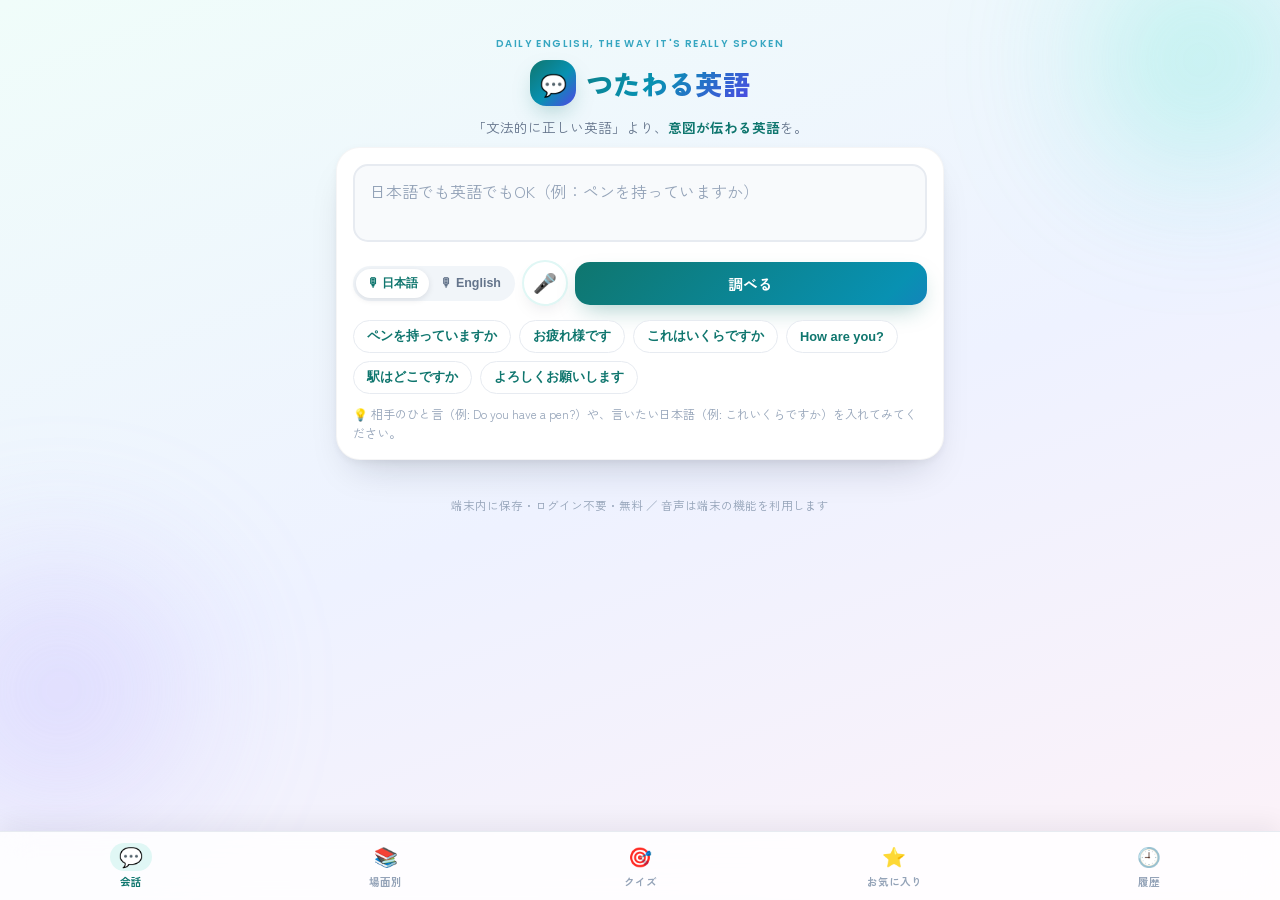
==== english/index.html @ 8652ebe1 "つたわる英語: UIを全面的にリニューアルしておしゃれに - Google Fonts（Zen Kaku Gothic New / Poppins）を導入しタイポグラフィを刷新 - ロゴをグラデーショ" ====
<!DOCTYPE html>
<html lang="ja">
<head>
<meta charset="UTF-8">
<meta name="viewport" content="width=device-width, initial-scale=1.0, viewport-fit=cover">
<meta name="theme-color" content="#0e7490">
<meta name="description" content="意図が伝わる英語を学ぶ日常英会話アプリ。学校式の返答と、実際に伝わる返答の2つを比べて学べます。音声入力・発音再生・復習クイズ対応。端末内保存・ログイン不要・無料。">
<title>つたわる英語 - 意図が伝わる日常英会話</title>
<link rel="preconnect" href="https://fonts.googleapis.com">
<link rel="preconnect" href="https://fonts.gstatic.com" crossorigin>
<link href="https://fonts.googleapis.com/css2?family=Zen+Kaku+Gothic+New:wght@400;500;700;900&family=Poppins:wght@500;600;700;800&display=swap" rel="stylesheet">
<style>
  :root{
    --bg1:#f0fdfa; --bg2:#eef2ff; --bg3:#fdf2f8;
    --ink:#0f172a; --sub:#64748b; --sub2:#94a3b8; --line:#e7ebf1;
    --brand:#0f766e; --brand2:#4f46e5; --brand3:#0891b2;
    --brand-grad:linear-gradient(135deg,#0f766e,#0891b2 55%,#4f46e5);
    --brand-soft:#e0f7f5; --brand-soft2:#eef0ff;
    --school:#b45309; --school-line:#f5c66b; --school-soft:#fef6e2; --school-soft2:#fdecc4;
    --natural:#047857; --natural-line:#7fe0b7; --natural-soft:#e7fbf2; --natural-soft2:#c9f5e0;
    --card:#ffffff;
    --shadow:0 20px 40px -18px rgba(15,23,42,.22), 0 3px 10px rgba(15,23,42,.05);
    --shadow-sm:0 8px 20px -10px rgba(15,23,42,.18);
    --glow-brand:0 10px 24px -8px rgba(15,118,110,.4);
    --radius:24px; --radius-sm:15px; --radius-xs:11px;
    --font-jp:'Zen Kaku Gothic New','Hiragino Kaku Gothic ProN','Yu Gothic',Meiryo,sans-serif;
    --font-en:'Poppins','Zen Kaku Gothic New',sans-serif;
  }
  *{box-sizing:border-box; -webkit-tap-highlight-color:transparent;}
  html,body{margin:0; padding:0;}
  body{
    font-family:var(--font-jp);
    -webkit-font-smoothing:antialiased; text-rendering:optimizeLegibility;
    color:var(--ink);
    background:linear-gradient(160deg,var(--bg1),var(--bg2) 52%,var(--bg3));
    background-attachment:fixed;
    position:relative; overflow-x:hidden;
    min-height:100vh;
    padding-bottom:calc(90px + env(safe-area-inset-bottom));
    line-height:1.65;
  }
  /* ふんわりした装飾ブロブ（背景の奥行き） */
  body::before,body::after{
    content:""; position:fixed; border-radius:50%; filter:blur(70px);
    z-index:0; pointer-events:none; opacity:.55;
  }
  body::before{ width:300px; height:300px; top:-90px; right:-70px; background:radial-gradient(circle,#5eead4,transparent 72%); }
  body::after{ width:340px; height:340px; bottom:40px; left:-110px; background:radial-gradient(circle,#c4b5fd,transparent 72%); }
  .wrap{max-width:640px; margin:0 auto; padding:18px 16px; position:relative; z-index:1;}

  header.app{ text-align:center; padding:18px 12px 8px; }
  header.app .eyebrow{
    font-family:var(--font-en); font-size:.62rem; font-weight:600; letter-spacing:.14em;
    text-transform:uppercase; color:var(--brand3); opacity:.8; margin-bottom:8px;
  }
  header.app .logo{
    display:inline-flex; align-items:center; gap:10px;
    font-family:var(--font-jp); font-size:1.7rem; font-weight:900;
    letter-spacing:.01em;
    background:var(--brand-grad); -webkit-background-clip:text; background-clip:text; color:transparent;
  }
  header.app .logo .mark{
    width:46px;height:46px;border-radius:16px;
    background:var(--brand-grad);
    color:#fff; display:grid; place-items:center; font-size:1.35rem;
    box-shadow:var(--glow-brand);
    -webkit-text-fill-color:#fff;
  }
  header.app p.tag{margin:10px 0 0; color:var(--sub); font-size:.85rem;}
  header.app p.tag b{color:var(--brand); font-weight:700;}

  /* ==== パネル切替 ==== */
  .panel{display:none; animation:fade .3s cubic-bezier(.2,.7,.3,1);}
  .panel.active{display:block;}
  @keyframes fade{from{opacity:0; transform:translateY(10px);}to{opacity:1; transform:none;}}

  /* ==== 入力エリア ==== */
  .searchbox{
    background:var(--card); border-radius:var(--radius); box-shadow:var(--shadow);
    padding:16px; margin-bottom:16px; border:1px solid rgba(15,23,42,.04);
  }
  .searchbox textarea{
    width:100%; border:2px solid var(--line); border-radius:var(--radius-sm);
    padding:13px 15px; font-size:1rem; resize:none; font-family:inherit;
    color:var(--ink); background:#f8fafc; min-height:58px;
    transition:border-color .2s, box-shadow .2s, background .2s;
  }
  .searchbox textarea::placeholder{ color:var(--sub2); }
  .searchbox textarea:focus{
    outline:none; border-color:var(--brand3); background:#fff;
    box-shadow:0 0 0 4px rgba(8,145,178,.12);
  }
  .controls{display:flex; gap:7px; align-items:center; margin-top:12px; flex-wrap:wrap;}
  .seg{display:inline-flex; background:#f1f5f9; border-radius:999px; padding:3px;}
  .seg button{
    border:none; background:transparent; padding:6px 11px; border-radius:999px;
    font-size:.78rem; color:var(--sub); cursor:pointer; font-weight:600; transition:.2s; white-space:nowrap;
  }
  .seg button.on{background:#fff; color:var(--brand); box-shadow:0 2px 6px rgba(15,23,42,.1);}
  .btn{
    border:none; cursor:pointer; font-family:inherit; font-weight:700; white-space:nowrap;
    border-radius:var(--radius-sm); padding:11px 14px; font-size:.92rem;
    transition:transform .12s ease, box-shadow .2s ease, filter .2s ease;
  }
  .btn:active{transform:scale(.96);}
  .btn-primary{
    background:var(--brand-grad); background-size:160% 160%; color:#fff;
    box-shadow:var(--glow-brand); flex:1;
  }
  .btn-primary:active{ filter:brightness(.96); }
  .btn-mic{
    background:#fff; color:var(--brand); border:2px solid var(--brand-soft);
    width:46px; height:46px; border-radius:50%; font-size:1.2rem; display:grid; place-items:center; padding:0;
    box-shadow:var(--shadow-sm); flex-shrink:0;
  }
  .btn-mic.rec{background:linear-gradient(135deg,#f43f5e,#ef4444); color:#fff; border-color:transparent; animation:pulse 1.1s infinite;}
  @keyframes pulse{0%{box-shadow:0 0 0 0 rgba(239,68,68,.5);}70%{box-shadow:0 0 0 14px rgba(239,68,68,0);}100%{box-shadow:0 0 0 0 rgba(239,68,68,0);}}
  .chips{display:flex; gap:8px; flex-wrap:wrap; margin-top:14px;}
  .chip{
    background:#fff; border:1.5px solid var(--line); border-radius:999px;
    padding:7px 13px; font-size:.8rem; color:var(--brand); cursor:pointer; font-weight:600;
    transition:.15s;
  }
  .chip:active{background:var(--brand-soft); border-color:var(--brand-soft); transform:scale(.97);}
  .hint{font-size:.75rem; color:var(--sub2); margin-top:10px; line-height:1.6;}

  /* ==== 結果カード ==== */
  .notice{
    background:linear-gradient(135deg,#fff7ed,#fff1e6); border:1px solid #fed7aa; color:#9a3412;
    border-radius:var(--radius-sm); padding:12px 15px; font-size:.82rem; margin-bottom:14px;
    box-shadow:var(--shadow-sm);
  }
  .empty{ text-align:center; color:var(--sub); padding:40px 16px; font-size:.9rem; }
  .empty .big,.list-empty .big{
    font-size:2rem; display:flex; align-items:center; justify-content:center;
    width:76px; height:76px; margin:0 auto 14px; border-radius:50%;
    background:linear-gradient(135deg,var(--brand-soft),var(--brand-soft2));
  }

  .card{
    background:var(--card); border-radius:var(--radius); box-shadow:var(--shadow);
    padding:20px 18px 18px; margin-bottom:16px; overflow:hidden; position:relative;
    border:1px solid rgba(15,23,42,.04);
  }
  .card::before{
    content:""; position:absolute; top:0; left:0; right:0; height:5px;
    background:var(--brand-grad);
  }
  .card .cat{
    display:inline-block; font-size:.68rem; font-weight:700; color:var(--brand);
    background:var(--brand-soft); padding:4px 12px; border-radius:999px; margin-bottom:10px;
    letter-spacing:.02em;
  }
  .card .prompt-en{
    font-family:var(--font-en); font-size:1.2rem; font-weight:700; color:var(--ink); margin:4px 0 2px;
    letter-spacing:-.01em;
  }
  .card .prompt-ja{font-size:.86rem; color:var(--sub); margin:0 0 10px;}
  .card .situation{
    font-size:.82rem; color:#0f766e; background:linear-gradient(135deg,#f0fdfa,#ecfeff);
    border-radius:var(--radius-xs); padding:10px 13px; margin:8px 0 14px;
    border:1px solid #d3f5ee;
  }
  .answer{
    border-radius:var(--radius-sm); padding:14px 16px; margin-bottom:12px; position:relative;
    border-left:4px solid transparent;
  }
  .answer.school{background:linear-gradient(135deg,var(--school-soft),var(--school-soft2)); border-left-color:var(--school-line);}
  .answer.natural{background:linear-gradient(135deg,var(--natural-soft),var(--natural-soft2)); border-left-color:var(--natural-line);}
  .answer .lbl{
    font-size:.7rem; font-weight:800; letter-spacing:.04em; margin-bottom:6px;
    display:flex; align-items:center; gap:6px; text-transform:uppercase;
  }
  .answer.school .lbl{color:var(--school);}
  .answer.natural .lbl{color:var(--natural);}
  .answer .en{font-family:var(--font-en); font-size:1.08rem; font-weight:600; color:var(--ink); padding-right:4px;}
  .answer .ja{font-size:.83rem; color:var(--sub); margin-top:3px;}
  .answer .tools{display:flex; gap:6px; margin-top:10px; flex-wrap:wrap;}
  .mini{
    border:none; cursor:pointer; font-family:inherit; font-weight:700; font-size:.76rem;
    background:rgba(255,255,255,.65); border:1px solid rgba(15,23,42,.06); color:var(--ink);
    padding:7px 11px; border-radius:999px; display:inline-flex; align-items:center; gap:4px;
    backdrop-filter:blur(4px); transition:.15s;
  }
  .mini:active{transform:scale(.94); background:#fff;}
  .point{
    background:linear-gradient(135deg,#eff6ff,#f5f3ff); border-left:4px solid #6366f1; border-radius:var(--radius-xs);
    padding:12px 14px; font-size:.83rem; color:#312e81; margin-top:8px;
  }
  .point b{color:#4338ca;}
  .card .card-foot{display:flex; justify-content:flex-end; align-items:center; margin-top:12px;}
  .fav-btn{
    border:1.5px solid var(--line); background:#fff; cursor:pointer; font-size:.8rem; font-weight:700;
    color:var(--sub2); padding:7px 15px; border-radius:999px; display:inline-flex; align-items:center; gap:6px;
    transition:.15s;
  }
  .fav-btn .st{font-size:1.05rem; line-height:1;}
  .fav-btn:active{transform:scale(.96);}
  .fav-btn.on{color:#b45309; border-color:#fde68a; background:#fffbeb;}

  .related{margin-top:6px;}
  .related .related-lbl{font-size:.78rem; color:var(--sub); margin-bottom:8px; font-weight:600;}

  /* 折りたたみ（場面別） */
  .accordion-head{ cursor:pointer; display:flex; justify-content:space-between; align-items:center; }
  .accordion-head .arrow{transition:transform .2s; color:var(--sub2); font-size:1.1rem;}
  .card.open .accordion-head .arrow{transform:rotate(90deg); color:var(--brand);}
  .accordion-body{display:none; margin-top:14px;}
  .card.open .accordion-body{display:block;}

  /* セクション見出し */
  .section-title{font-family:var(--font-jp); font-size:1.15rem; font-weight:900; color:var(--ink); margin:8px 4px 12px;}
  .section-sub{font-size:.82rem; color:var(--sub); margin:-8px 4px 16px;}

  .cat-tile{
    background:var(--card); border-radius:18px; box-shadow:var(--shadow-sm);
    padding:15px 16px; margin-bottom:11px; cursor:pointer; display:flex; align-items:center; gap:14px;
    border:1px solid rgba(15,23,42,.04); transition:transform .12s, box-shadow .2s;
  }
  .cat-tile:active{transform:scale(.985); box-shadow:var(--shadow);}
  .cat-tile .ico{
    font-size:1.4rem; width:48px; height:48px; border-radius:15px; flex-shrink:0;
    display:flex; align-items:center; justify-content:center;
    background:linear-gradient(135deg,var(--brand-soft),var(--brand-soft2));
  }
  .cat-tile .txt b{display:block; font-size:1rem; font-weight:800;}
  .cat-tile .txt span{font-size:.78rem; color:var(--sub);}
  .cat-tile .count{margin-left:auto; font-size:.76rem; color:var(--brand); font-weight:700; white-space:nowrap;}

  /* クイズ */
  .quiz-card{background:var(--card); border-radius:var(--radius); box-shadow:var(--shadow); padding:24px 20px; text-align:center; border:1px solid rgba(15,23,42,.04);}
  .quiz-card .q-ja{font-family:var(--font-jp); font-size:1.3rem; font-weight:900; margin:12px 0 6px;}
  .quiz-card .q-sit{font-size:.83rem; color:var(--sub); margin-bottom:18px;}
  .quiz-reveal{margin-top:16px; text-align:left;}
  .quiz-progress{margin-bottom:14px;}
  .quiz-progress-num{font-size:.78rem; color:var(--sub); font-weight:700;}
  .quiz-progress-tag{
    font-size:.68rem; color:var(--brand); background:var(--brand-soft); padding:2px 9px;
    border-radius:999px; margin-left:8px; font-weight:700;
  }
  .quiz-progress-track{height:6px; border-radius:999px; background:#eef2f7; margin-top:8px; overflow:hidden;}
  .quiz-progress-fill{height:100%; border-radius:999px; background:var(--brand-grad); transition:width .3s ease;}
  .quiz-done-emoji{font-size:2.6rem; margin-bottom:6px;}
  .score-badge{
    display:inline-flex; align-items:baseline; gap:6px; margin-top:6px;
    background:linear-gradient(135deg,var(--brand-soft),var(--brand-soft2));
    padding:10px 22px; border-radius:999px;
  }
  .score-badge b{font-family:var(--font-en); font-size:1.6rem; color:var(--brand); font-weight:800;}
  .score-badge span{font-size:.85rem; color:var(--sub); font-weight:600;}
  .quiz-grade{display:flex; gap:10px; margin-top:16px;}
  .quiz-grade .btn{flex:1;}
  .btn-ok{background:linear-gradient(135deg,#059669,#10b981); color:#fff; box-shadow:0 8px 18px -6px rgba(5,150,105,.45);}
  .btn-ng{background:#f1f5f9; color:#475569;}

  /* トースト */
  .toast{
    position:fixed; left:50%; bottom:calc(100px + env(safe-area-inset-bottom)); transform:translateX(-50%) translateY(20px);
    background:rgba(15,23,42,.94); backdrop-filter:blur(8px); color:#fff; padding:11px 20px; border-radius:999px; font-size:.85rem;
    opacity:0; pointer-events:none; transition:.25s; z-index:60; box-shadow:var(--shadow); font-weight:500;
  }
  .toast.show{opacity:1; transform:translateX(-50%) translateY(0);}

  /* ボトムナビ */
  nav.tabbar{
    position:fixed; left:0; right:0; bottom:0; z-index:50;
    background:rgba(255,255,255,.85); backdrop-filter:blur(16px) saturate(160%);
    border-top:1px solid var(--line);
    box-shadow:0 -8px 24px rgba(15,23,42,.06);
    display:flex; padding:7px 4px calc(7px + env(safe-area-inset-bottom));
  }
  nav.tabbar button{
    flex:1; border:none; background:transparent; cursor:pointer; color:var(--sub2);
    font-family:var(--font-jp); font-size:.66rem; font-weight:700; padding:4px 2px;
    display:flex; flex-direction:column; align-items:center; gap:3px;
  }
  nav.tabbar .i-wrap{
    width:42px; height:28px; border-radius:14px; display:flex; align-items:center; justify-content:center;
    transition:background .2s;
  }
  nav.tabbar button.on .i-wrap{background:var(--brand-soft);}
  nav.tabbar button .i{font-size:1.2rem; line-height:1;}
  nav.tabbar button.on{color:var(--brand);}
  nav.tabbar button .badge{
    position:absolute; transform:translate(14px,-6px); background:#ef4444; color:#fff;
    font-size:.6rem; min-width:16px; height:16px; border-radius:8px; padding:0 4px; line-height:16px;
  }

  .list-empty{text-align:center; color:var(--sub); padding:44px 16px;}

  .row-item{
    background:var(--card); border-radius:var(--radius-sm); box-shadow:var(--shadow-sm);
    padding:13px 15px; margin-bottom:9px; display:flex; align-items:center; gap:10px; cursor:pointer;
    border:1px solid rgba(15,23,42,.04); transition:transform .12s;
  }
  .row-item:active{transform:scale(.985);}
  .row-item .r-txt{flex:1; min-width:0;}
  .row-item .r-txt b{display:block; font-size:.95rem; font-weight:700; white-space:nowrap; overflow:hidden; text-overflow:ellipsis;}
  .row-item .r-txt span{font-size:.76rem; color:var(--sub);}
  .row-item .r-del{border:none; background:transparent; color:var(--sub2); font-size:1.1rem; cursor:pointer; padding:4px;}

  .toolbar{display:flex; justify-content:flex-end; margin-bottom:10px;}
  .link-btn{background:transparent; border:none; color:var(--brand); font-weight:700; font-size:.8rem; cursor:pointer;}

  /* 発音練習 */
  .rec-box{background:linear-gradient(135deg,#fff7fb,#fdf2f8); border:1px solid #fbcfe8; border-radius:var(--radius-xs); padding:11px 13px; margin-top:10px;}
  .rec-box .rec-row{display:flex; gap:8px; align-items:center; flex-wrap:wrap;}
  .rec-box .rec-status{font-size:.76rem; color:var(--sub); margin-top:7px;}

  footer.app{text-align:center; color:var(--sub2); font-size:.72rem; padding:20px 12px 6px;}
</style>
</head>
<body>
<div class="wrap">
  <header class="app">
    <div class="eyebrow">Daily English, the way it's really spoken</div>
    <div class="logo"><span class="mark">💬</span>つたわる英語</div>
    <p class="tag">「文法的に正しい英語」より、<b>意図が伝わる英語</b>を。</p>
  </header>

  <!-- ===== 会話（自由入力）===== -->
  <section id="panel-talk" class="panel active">
    <div class="searchbox">
      <textarea id="queryInput" rows="2" placeholder="日本語でも英語でもOK（例：ペンを持っていますか）"></textarea>
      <div class="controls">
        <div class="seg" id="langSeg" title="音声入力の言語">
          <button data-lang="ja-JP" class="on">🎙 日本語</button>
          <button data-lang="en-US">🎙 English</button>
        </div>
        <button class="btn-mic" id="micBtn" title="音声で入力" aria-label="音声で入力">🎤</button>
        <button class="btn btn-primary" id="searchBtn">調べる</button>
      </div>
      <div class="chips" id="exampleChips"></div>
      <div class="hint">💡 相手のひと言（例: Do you have a pen?）や、言いたい日本語（例: これいくらですか）を入れてみてください。</div>
    </div>
    <div id="talkResult"></div>
  </section>

  <!-- ===== 場面別 ===== -->
  <section id="panel-scenes" class="panel">
    <div class="section-title">場面から探す</div>
    <div class="section-sub">よく使う場面ごとに、伝わる返し方をまとめています。</div>
    <div id="sceneList"></div>
  </section>

  <!-- ===== クイズ ===== -->
  <section id="panel-quiz" class="panel">
    <div class="section-title">復習クイズ</div>
    <div class="section-sub">日本語を見て「伝わる英語」を思い出しましょう。</div>
    <div id="quizArea"></div>
  </section>

  <!-- ===== お気に入り ===== -->
  <section id="panel-fav" class="panel">
    <div class="section-title">お気に入り</div>
    <div class="section-sub">⭐ を付けた表現がここに集まります。</div>
    <div id="favList"></div>
  </section>

  <!-- ===== 履歴 ===== -->
  <section id="panel-history" class="panel">
    <div class="section-title">履歴</div>
    <div class="toolbar"><button class="link-btn" id="clearHistory">すべて消す</button></div>
    <div id="historyList"></div>
  </section>

  <footer class="app">
    端末内に保存・ログイン不要・無料 ／ 音声は端末の機能を利用します
  </footer>
</div>

<nav class="tabbar">
  <button data-tab="talk" class="on"><span class="i-wrap"><span class="i">💬</span></span><span class="lbl">会話</span></button>
  <button data-tab="scenes"><span class="i-wrap"><span class="i">📚</span></span><span class="lbl">場面別</span></button>
  <button data-tab="quiz"><span class="i-wrap"><span class="i">🎯</span></span><span class="lbl">クイズ</span></button>
  <button data-tab="fav"><span class="i-wrap"><span class="i">⭐</span></span><span class="lbl">お気に入り</span></button>
  <button data-tab="history"><span class="i-wrap"><span class="i">🕘</span></span><span class="lbl">履歴</span></button>
</nav>

<div class="toast" id="toast"></div>

<script>
/* =========================================================================
   つたわる英語 — 意図が伝わる日常英会話アプリ（単一HTML・無料・オフライン）
   データ構造（枠組み）: 1エントリ = 1つの場面
     id        : 一意なID
     category  : greeting | shopping | travel | business
     prompt    : {en, ja}  相手のひと言 / 言いたいこと
     situation : その場面の説明（意図のヒント）
     keywords  : マッチング用キーワード（日英まぜてOK）
     school    : {en, ja}  学校で習う形の返答・訳
     natural   : {en, ja}  実際に伝わる返答・訳
     point     : なぜそう返す/言うのかの解説
   ここに追記するだけで例文を増やせます。
   ========================================================================= */
const CATEGORIES = {
  greeting: { label:"あいさつ・雑談", icon:"👋", desc:"あいさつ・自己紹介・体調・天気など" },
  reaction: { label:"あいづち・リアクション", icon:"😊", desc:"会話を続ける相づち・共感・驚きの返し" },
  shopping: { label:"買い物・飲食店", icon:"🛍️", desc:"お店・注文・会計・値段の聞き方" },
  travel:   { label:"旅行・移動・道案内", icon:"✈️", desc:"道を尋ねる/教える・交通・ホテル・入国" },
  business: { label:"仕事・ビジネス", icon:"💼", desc:"依頼・会議・メール的なやりとり" },
  phone:    { label:"電話・オンライン", icon:"📞", desc:"電話やビデオ通話でのやりとり" },
  help:     { label:"困ったとき・聞き返し", icon:"🆘", desc:"聞き返す・お願いする・助けを求める" },
};

const PHRASES = [
  /* ---------- あいさつ・雑談 ---------- */
  {
    id:"g_pen", category:"greeting",
    prompt:{ en:"Do you have a pen?", ja:"ペンを持っていますか？" },
    situation:"相手はペンを『借りたい』。持っているか事実を聞きたいわけではありません。",
    keywords:["pen","ペン","持ってい","貸し","borrow"],
    school:{ en:"Yes, I have a pen.", ja:"はい、ペンを持っています。" },
    natural:{ en:"Sure! You can use this one.", ja:"どうぞ、これ使ってください。" },
    point:"相手の意図は『ペンを貸してほしい』。<b>持っているかの事実確認</b>ではなく、<b>貸す申し出</b>をするのが自然です。"
  },
  {
    id:"g_howareyou", category:"greeting",
    prompt:{ en:"How are you?", ja:"元気ですか？（調子どう？）" },
    situation:"軽いあいさつ。本当に体調を細かく聞いているわけではありません。",
    keywords:["how are you","元気","調子","how are"],
    school:{ en:"I'm fine, thank you. And you?", ja:"元気です、ありがとう。あなたは？" },
    natural:{ en:"Pretty good, thanks! How about you?", ja:"まあまあ元気だよ、ありがとう！そっちは？" },
    point:"『I'm fine, thank you』は決まり文句すぎて硬い印象。<b>Good / Pretty good / Not bad</b> と軽く返し、<b>相手にも聞き返す</b>と会話が続きます。"
  },
  {
    id:"g_whatdoyoudo", category:"greeting",
    prompt:{ en:"What do you do?", ja:"お仕事は何をされていますか？" },
    situation:"『今なにしてるの？』ではなく、職業をたずねています。",
    keywords:["what do you do","仕事","職業","occupation"],
    school:{ en:"I am an office worker.", ja:"私は会社員です。" },
    natural:{ en:"I work in sales at a food company.", ja:"食品会社で営業をしています。" },
    point:"聞かれているのは<b>職業</b>。『office worker』でも通じますが、<b>何の仕事か</b>を一言添えると会話が広がります。"
  },
  {
    id:"g_thanks", category:"greeting",
    prompt:{ en:"Thank you so much!", ja:"本当にありがとう！" },
    situation:"お礼を言われたときの返し。",
    keywords:["thank you","thanks","ありがとう","お礼"],
    school:{ en:"You're welcome.", ja:"どういたしまして。" },
    natural:{ en:"No problem! Anytime.", ja:"全然いいよ！いつでもどうぞ。" },
    point:"『You're welcome』も正解ですが、日常では少し丁寧すぎることも。<b>No problem / Sure / Anytime</b> が気軽で自然です。"
  },
  {
    id:"g_otsukare", category:"greeting",
    prompt:{ en:"(お疲れ様です)", ja:"お疲れ様です" },
    situation:"日本語独特のあいさつ。直訳できる英語はありません。",
    keywords:["お疲れ","おつかれ","otsukare","ご苦労"],
    school:{ en:"You must be tired.", ja:"お疲れでしょう。（直訳）" },
    natural:{ en:"Hi! / Thanks for your hard work. / Great job today!", ja:"（場面次第で）やあ！／お疲れさま（ねぎらい）／今日はよく頑張ったね！" },
    point:"『お疲れ様』に<b>ぴったりの英語はありません</b>。すれ違いの挨拶なら <b>Hi</b>、ねぎらいなら <b>Thanks for your hard work / Great job</b> と場面で使い分けます。"
  },
  {
    id:"g_bless", category:"greeting",
    prompt:{ en:"(相手がくしゃみをした)", ja:"相手がくしゃみをした" },
    situation:"誰かがくしゃみをしたとき、英語圏では声をかける習慣があります。",
    keywords:["くしゃみ","sneeze","bless"],
    school:{ en:"(何も言わない)", ja:"（特に何も言わない）" },
    natural:{ en:"Bless you!", ja:"（くしゃみに）お大事に！" },
    point:"英語圏ではくしゃみに <b>Bless you</b> と声をかけるのが自然。言われたら <b>Thanks</b> と返します。"
  },

  /* ---------- 買い物・飲食店 ---------- */
  {
    id:"s_helpyou", category:"shopping",
    prompt:{ en:"Hi, can I help you?", ja:"いらっしゃいませ、何かお探しですか？" },
    situation:"店員の声かけ。見ているだけなら断ってOK。",
    keywords:["can i help you","help you","いらっしゃい","店員","お探し"],
    school:{ en:"Yes, please.", ja:"はい、お願いします。" },
    natural:{ en:"I'm just looking, thanks.", ja:"見ているだけです、ありがとう。" },
    point:"買う気が固まっていないなら <b>Just looking, thanks</b> でOK。断っても失礼になりません。探し物があれば <b>I'm looking for ~</b>。"
  },
  {
    id:"s_forhere", category:"shopping",
    prompt:{ en:"For here or to go?", ja:"店内でお召し上がりですか、お持ち帰りですか？" },
    situation:"カフェやファストフードでの定番質問。",
    keywords:["for here","to go","take out","持ち帰り","店内"],
    school:{ en:"I will eat here.", ja:"ここで食べます。" },
    natural:{ en:"To go, please. / For here, please.", ja:"持ち帰りで。／店内で。" },
    point:"文で答えなくてOK。<b>To go / For here</b> に <b>please</b> を付けるだけで十分伝わります。"
  },
  {
    id:"s_howmuch", category:"shopping",
    prompt:{ en:"(これはいくらですか)", ja:"これはいくらですか？" },
    situation:"値段をたずねたいとき。",
    keywords:["いくら","値段","how much","price","これ"],
    school:{ en:"How much is this?", ja:"これはいくらですか？" },
    natural:{ en:"Excuse me, how much is this?", ja:"すみません、これはいくらですか？" },
    point:"文法はこれで正解。実際は最初に <b>Excuse me</b> を付けると印象が柔らかく、店員も気づきやすいです。"
  },
  {
    id:"s_discount", category:"shopping",
    prompt:{ en:"(少し安くなりますか)", ja:"少し安くなりますか？" },
    situation:"市場やフリマなどで値引き交渉をしたいとき。",
    keywords:["安く","値引き","discount","cheaper","負け"],
    school:{ en:"Please make it cheaper.", ja:"安くしてください。" },
    natural:{ en:"Is there any chance of a discount?", ja:"少しお安くなったりしますか？" },
    point:"『Make it cheaper』は命令口調でぶっきらぼう。<b>Is there any chance of a discount?</b> なら丁寧にお願いできます。"
  },
  {
    id:"s_bag", category:"shopping",
    prompt:{ en:"Do you need a bag?", ja:"袋はご入用ですか？" },
    situation:"会計時の定番。",
    keywords:["need a bag","袋","bag","レジ袋"],
    school:{ en:"No, I don't need a bag.", ja:"いいえ、袋は要りません。" },
    natural:{ en:"No, I'm good, thanks. / Yes, please.", ja:"大丈夫です、ありがとう。／はい、お願いします。" },
    point:"断るときは <b>I'm good, thanks</b> が自然でやわらかい言い方。要るときは <b>Yes, please</b>。"
  },

  /* ---------- 旅行・移動・道案内 ---------- */
  {
    id:"t_station", category:"travel",
    prompt:{ en:"(駅はどこですか)", ja:"駅はどこですか？" },
    situation:"知らない人に道をたずねるとき。",
    keywords:["駅","どこ","station","道","where","get to"],
    school:{ en:"Where is the station?", ja:"駅はどこですか？" },
    natural:{ en:"Excuse me, could you tell me how to get to the station?", ja:"すみません、駅への行き方を教えていただけますか？" },
    point:"通じますが、いきなり Where〜 だと少しぶっきらぼう。<b>Excuse me, could you tell me ~?</b> と切り出すと丁寧で自然です。"
  },
  {
    id:"t_photo", category:"travel",
    prompt:{ en:"(写真を撮ってもらえますか)", ja:"写真を撮ってもらえますか？" },
    situation:"通りがかりの人にシャッターをお願いしたいとき。",
    keywords:["写真","撮って","picture","photo","take a"],
    school:{ en:"Please take a picture.", ja:"写真を撮ってください。" },
    natural:{ en:"Excuse me, could you take a photo of us?", ja:"すみません、私たちの写真を撮っていただけますか？" },
    point:"『Please take a picture』は指示っぽい。<b>Could you take a photo of us?</b> とお願い形にすると気持ちよく頼めます。"
  },
  {
    id:"t_wherefrom", category:"travel",
    prompt:{ en:"Where are you from?", ja:"どちらのご出身ですか？" },
    situation:"旅先での定番の雑談。",
    keywords:["where are you from","出身","from","どこから"],
    school:{ en:"I am from Japan.", ja:"私は日本出身です。" },
    natural:{ en:"I'm from Japan. How about you?", ja:"日本から来ました。あなたは？" },
    point:"答えたら <b>How about you?</b> と聞き返すと会話が続きます。都市名を足す（<b>from Osaka, Japan</b>）のも自然。"
  },
  {
    id:"t_chicken", category:"travel",
    prompt:{ en:"Chicken or beef?", ja:"チキンとビーフ、どちらになさいますか？" },
    situation:"機内食などでの二択の質問。",
    keywords:["chicken","beef","機内食","二択","or"],
    school:{ en:"I want to eat chicken.", ja:"チキンを食べたいです。" },
    natural:{ en:"Chicken, please.", ja:"チキンをお願いします。" },
    point:"フルセンテンスは不要。<b>Chicken, please</b> と一言でスマートに伝わります。"
  },
  {
    id:"t_declare", category:"travel",
    prompt:{ en:"Anything to declare?", ja:"申告するものはありますか？" },
    situation:"税関での質問。",
    keywords:["declare","税関","申告","customs"],
    school:{ en:"No, I have nothing to declare.", ja:"いいえ、申告するものはありません。" },
    natural:{ en:"No, nothing.", ja:"いいえ、何もありません。" },
    point:"短く <b>No, nothing</b> で十分。かしこまりすぎず、はっきり答えるのがコツです。"
  },

  /* ---------- 仕事・ビジネス ---------- */
  {
    id:"b_sendfile", category:"business",
    prompt:{ en:"Could you send me the file?", ja:"ファイルを送ってもらえますか？" },
    situation:"依頼への返事。",
    keywords:["send","file","送っ","依頼","ファイル"],
    school:{ en:"Yes, I will send it.", ja:"はい、送ります。" },
    natural:{ en:"Sure, I'll send it right away.", ja:"了解です、すぐに送りますね。" },
    point:"『Yes, I will』でも通じますが、<b>Sure / Of course</b> ＋ <b>right away（すぐに）</b> を添えると前向きで感じが良いです。"
  },
  {
    id:"b_yoroshiku", category:"business",
    prompt:{ en:"(よろしくお願いします)", ja:"よろしくお願いします" },
    situation:"日本語独特の万能フレーズ。直訳英語はありません。",
    keywords:["よろしく","yoroshiku","お願いします"],
    school:{ en:"Please treat me well.", ja:"よく扱ってください。（直訳・不自然）" },
    natural:{ en:"I'm looking forward to working with you. / Thanks in advance.", ja:"一緒にお仕事できるのを楽しみにしています。／（先に）よろしくお願いします。" },
    point:"直訳は通じません。初対面なら <b>Looking forward to working with you</b>、依頼の締めなら <b>Thanks in advance</b> と場面で言い換えます。"
  },
  {
    id:"b_meeting", category:"business",
    prompt:{ en:"Can you make it to the meeting?", ja:"会議に来られますか？" },
    situation:"『会議に出席できるか』を聞かれています。",
    keywords:["make it","meeting","会議","出席","来られ"],
    school:{ en:"Yes, I can go to the meeting.", ja:"はい、会議に行けます。" },
    natural:{ en:"Yes, I can make it.", ja:"はい、参加できます。" },
    point:"『make it』は<b>都合をつけて参加する</b>という意味。返すときも <b>I can make it</b> と同じ表現を使うと自然です。"
  },
  {
    id:"b_thatwork", category:"business",
    prompt:{ en:"Does Friday work for you?", ja:"金曜日はご都合いかがですか？" },
    situation:"日程調整。都合が合うか聞かれています。",
    keywords:["work for you","都合","日程","friday","schedule"],
    school:{ en:"Yes, Friday is OK.", ja:"はい、金曜は大丈夫です。" },
    natural:{ en:"Yes, Friday works for me.", ja:"はい、金曜で大丈夫です。" },
    point:"『work for you（都合が合う）』で聞かれたら <b>works for me</b> と返すのが自然。合わなければ <b>Friday doesn't work for me, but ~</b>。"
  },
  {
    id:"b_letmecheck", category:"business",
    prompt:{ en:"(確認させてください)", ja:"確認させてください" },
    situation:"その場で即答せず、いったん確かめたいとき。",
    keywords:["確認","check","confirm","調べ","let me"],
    school:{ en:"I will confirm it.", ja:"確認します。" },
    natural:{ en:"Let me check and get back to you.", ja:"確認して、あらためてご連絡します。" },
    point:"<b>Let me check</b> で『ちょっと確認しますね』、<b>get back to you</b> で『後で連絡します』。セットで使うとスマートです。"
  },

  /* ---------- あいさつ・雑談（追加） ---------- */
  {
    id:"g_longtime", category:"greeting",
    prompt:{ en:"Long time no see!", ja:"久しぶり！" },
    situation:"久しぶりに会ったときのあいさつ。",
    keywords:["long time","久しぶり","ひさしぶり","no see","再会"],
    school:{ en:"It has been a long time.", ja:"長い間会っていませんでしたね。" },
    natural:{ en:"Yeah, it's been a while! How have you been?", ja:"ほんと久しぶり！元気にしてた？" },
    point:"久しぶりの再会では <b>How have you been?</b>（元気にしてた？）と近況を聞き返すと会話が続きます。"
  },
  {
    id:"g_youtoo", category:"greeting",
    prompt:{ en:"Enjoy your meal!", ja:"ごゆっくりどうぞ！（料理を出すときの声かけ）" },
    situation:"店員が料理を出すときの決まり文句。相手（店員）は食べません。",
    keywords:["enjoy your meal","meal","食事","召し上が","いただきます"],
    school:{ en:"Thank you.", ja:"ありがとう。" },
    natural:{ en:"Thanks! / Thank you.", ja:"ありがとう！" },
    point:"つい <b>You too!</b> と返しがちですが、店員は食べないので不自然。ここは <b>Thanks!</b> だけで十分です。"
  },
  {
    id:"g_haveagoodone", category:"greeting",
    prompt:{ en:"Have a good one!", ja:"よい一日を！（店員などの別れ際）" },
    situation:"お店を出るときなどに言われる、軽い別れのあいさつ。",
    keywords:["have a good one","good day","よい一日","別れ","またね"],
    school:{ en:"You have a good day too.", ja:"あなたもよい一日を。" },
    natural:{ en:"Thanks, you too!", ja:"ありがとう、あなたも！" },
    point:"ここは相手も一日を過ごすので <b>You too!</b> が自然。短く <b>Thanks, you too!</b> でOKです。"
  },

  /* ---------- あいづち・リアクション ---------- */
  {
    id:"r_isee", category:"reaction",
    prompt:{ en:"...(相手が説明してくれた)", ja:"相手が説明してくれた" },
    situation:"相手の話に相づちを打つとき。",
    keywords:["相づち","あいづち","なるほど","i see","わかった","got it"],
    school:{ en:"I understand.", ja:"理解しました。" },
    natural:{ en:"Oh, I see! / Got it.", ja:"なるほど！／わかった。" },
    point:"会話中の相づちに <b>I understand</b> は少し硬い印象。<b>I see / Got it</b> がテンポよく自然です。"
  },
  {
    id:"r_really", category:"reaction",
    prompt:{ en:"I just got a new job!", ja:"新しい仕事が決まったんだ！" },
    situation:"相手のうれしい・驚きの報告への反応。",
    keywords:["really","驚き","マジ","すごい","no way","ほんと"],
    school:{ en:"Is that true?", ja:"それは本当ですか？" },
    natural:{ en:"Really?! That's awesome! / No way!", ja:"ほんと！？すごいね！／うそでしょ！" },
    point:"驚きは <b>Really?! / No way!</b> で。<b>Is that true?</b> は相手を疑っているように聞こえることがあります。"
  },
  {
    id:"r_toobad", category:"reaction",
    prompt:{ en:"I'm not feeling well today.", ja:"今日は体調が悪くて。" },
    situation:"相手の残念な知らせ・悪い話への反応。",
    keywords:["残念","気の毒","too bad","sorry to hear","体調","大変"],
    school:{ en:"Oh, that is bad.", ja:"ああ、それは悪いですね。" },
    natural:{ en:"Oh no, that's too bad. I'm sorry to hear that.", ja:"えー、それは大変。お大事にね。" },
    point:"悪い知らせには <b>That's too bad / I'm sorry to hear that</b>。同情を示す定番の返しです。"
  },
  {
    id:"r_samehere", category:"reaction",
    prompt:{ en:"I love spicy food.", ja:"辛い食べ物が大好きなんだ。" },
    situation:"相手の発言に『私も』と同意するとき。",
    keywords:["私も","同意","me too","same here","わたしも","だよね"],
    school:{ en:"I love spicy food too.", ja:"私も辛い食べ物が大好きです。" },
    natural:{ en:"Me too! / Same here!", ja:"私も！／だよね！" },
    point:"肯定文への『私も』は <b>Me too / Same here</b>。否定文（I don't〜）への『私も』は <b>Me neither</b> になります。"
  },
  {
    id:"r_makessense", category:"reaction",
    prompt:{ en:"That's why the store was closed.", ja:"だからお店が閉まってたんだ。" },
    situation:"相手の説明に納得したとき。",
    keywords:["納得","なるほど","makes sense","筋が通","理解","そういうこと"],
    school:{ en:"I understood the reason.", ja:"理由を理解しました。" },
    natural:{ en:"Ah, that makes sense!", ja:"あー、なるほどね！（納得）" },
    point:"納得したときは <b>That makes sense</b>（筋が通っている＝なるほど）がとても自然です。"
  },
  {
    id:"r_goodforyou", category:"reaction",
    prompt:{ en:"I passed the exam!", ja:"試験に合格したよ！" },
    situation:"相手のうれしい報告を一緒に喜ぶとき。",
    keywords:["good for you","おめでとう","よかったね","祝","合格","すごい"],
    school:{ en:"That is good.", ja:"それは良いことです。" },
    natural:{ en:"Good for you! / That's great!", ja:"よかったね！／すごいじゃん！" },
    point:"相手の良い知らせには <b>Good for you! / That's great!</b> と一緒に喜ぶのが自然です。"
  },

  /* ---------- 買い物・飲食店（追加） ---------- */
  {
    id:"s_stillworking", category:"shopping",
    prompt:{ en:"Are you still working on that?", ja:"そちら、まだお召し上がり中ですか？" },
    situation:"レストランで店員がお皿を下げてよいか確認する言い方。",
    keywords:["still working","お皿","下げ","食べ終","working on","召し上が"],
    school:{ en:"Yes, I am still eating.", ja:"はい、まだ食べています。" },
    natural:{ en:"Yes, I'm still working on it. / No, I'm done, thanks.", ja:"はい、まだ食べています。／いえ、もう大丈夫です。" },
    point:"<b>working on it</b> は『まだ食べている』の意味。食べ終わったら <b>I'm done, thanks</b> でお皿を下げてもらえます。"
  },
  {
    id:"s_howiseverything", category:"shopping",
    prompt:{ en:"How is everything?", ja:"お料理はいかがですか？" },
    situation:"食事中に店員が様子を尋ねる決まり文句。",
    keywords:["how is everything","料理","味","いかが","おいしい"],
    school:{ en:"Everything is delicious.", ja:"すべて美味しいです。" },
    natural:{ en:"It's great, thank you!", ja:"とても美味しいです、ありがとう！" },
    point:"全部を説明しなくてOK。<b>It's great, thanks!</b> と笑顔で返すだけで十分伝わります。"
  },
  {
    id:"s_drink", category:"shopping",
    prompt:{ en:"Can I start you off with something to drink?", ja:"まずお飲み物はいかがですか？" },
    situation:"着席後、店員がまず飲み物を尋ねる言い方。",
    keywords:["something to drink","飲み物","ドリンク","start you off","注文"],
    school:{ en:"I want water.", ja:"水が欲しいです。" },
    natural:{ en:"Just water for now, thanks. / Can I have a minute?", ja:"とりあえずお水を、ありがとう。／少し待ってもらえますか？" },
    point:"まだ決まっていなければ <b>Can I have a minute?</b>（少し待って）が便利。<b>I want〜</b> より <b>Can I have〜 / I'll have〜</b> が丁寧です。"
  },

  /* ---------- 旅行・移動・道案内（追加） ---------- */
  {
    id:"t_bizpleasure", category:"travel",
    prompt:{ en:"Business or pleasure?", ja:"お仕事ですか、観光ですか？" },
    situation:"入国審査などで訪問の目的を聞かれる言い方。",
    keywords:["business or pleasure","観光","目的","入国","pleasure","審査"],
    school:{ en:"I came for sightseeing.", ja:"観光で来ました。" },
    natural:{ en:"Pleasure. / Just sightseeing.", ja:"観光です。／観光だけです。" },
    point:"<b>pleasure</b> は『観光・私用』の意味。短く <b>Pleasure</b> か <b>Sightseeing</b> と答えればOKです。"
  },
  {
    id:"t_needahand", category:"travel",
    prompt:{ en:"Do you need a hand?", ja:"手伝いましょうか？" },
    situation:"荷物などで困っていそうなときの申し出。",
    keywords:["need a hand","手伝","手を貸","help","荷物"],
    school:{ en:"No, I am okay.", ja:"いいえ、大丈夫です。" },
    natural:{ en:"Oh, thank you! / I'm okay, thanks.", ja:"あ、ありがとう！／大丈夫です、ありがとう。" },
    point:"<b>need a hand</b> は『手伝おうか？』。断るときも <b>thanks</b> を添えると感じよく伝わります。"
  },
  {
    id:"t_enjoystay", category:"travel",
    prompt:{ en:"Enjoy your stay!", ja:"ごゆっくりどうぞ！（滞在を楽しんで）" },
    situation:"ホテルのチェックインなどで言われるあいさつ。",
    keywords:["enjoy your stay","滞在","ホテル","stay","チェックイン"],
    school:{ en:"Yes, I will.", ja:"はい、そうします。" },
    natural:{ en:"Thank you! / Thanks, we will!", ja:"ありがとう！／ありがとう、楽しみます！" },
    point:"かしこまらず <b>Thank you!</b> で十分。ひと言 <b>we will</b> を足すとより自然です。"
  },

  /* ---------- 仕事・ビジネス（追加） ---------- */
  {
    id:"b_touchbase", category:"business",
    prompt:{ en:"Let's touch base next week.", ja:"来週、状況を確認し合いましょう。" },
    situation:"『また連絡を取り合おう』というビジネス表現。",
    keywords:["touch base","連絡","確認","next week","取り合","打ち合わせ"],
    school:{ en:"Yes, let us meet next week.", ja:"はい、来週会いましょう。" },
    natural:{ en:"Sounds good. I'll follow up next week.", ja:"いいですね。来週こちらから連絡します。" },
    point:"<b>touch base</b> は『状況を確認し合う』。<b>Sounds good</b> と受けて <b>follow up</b>（追って連絡）が自然です。"
  },
  {
    id:"b_keepposted", category:"business",
    prompt:{ en:"Keep me posted.", ja:"進捗があったら知らせてね。" },
    situation:"『随時アップデートして』という依頼。",
    keywords:["keep me posted","知らせ","進捗","報告","posted","共有"],
    school:{ en:"Yes, I will tell you later.", ja:"はい、後で伝えます。" },
    natural:{ en:"Sure, I'll keep you posted.", ja:"了解です、随時ご連絡します。" },
    point:"<b>keep you posted</b> は『随時知らせる』。同じ表現をそのまま返すとこなれて聞こえます。"
  },

  /* ---------- 電話・オンライン ---------- */
  {
    id:"p_thisis", category:"phone",
    prompt:{ en:"May I ask who's calling?", ja:"どちら様ですか？（お電話）" },
    situation:"電話で名乗るとき。",
    keywords:["who's calling","電話","名乗","this is","誰","どちら様"],
    school:{ en:"I am Tanaka.", ja:"私は田中です。" },
    natural:{ en:"This is Tanaka.", ja:"田中と申します。" },
    point:"電話で名乗るときは <b>I am〜</b> ではなく <b>This is〜</b> が決まり文句。相手を確認するときは <b>Is this〜?</b> を使います。"
  },
  {
    id:"p_hearme", category:"phone",
    prompt:{ en:"Can you hear me?", ja:"聞こえますか？（通話）" },
    situation:"ビデオ通話などで音声を確認するとき。",
    keywords:["can you hear me","聞こえ","通話","音声","hear","オンライン"],
    school:{ en:"Yes, I can hear you.", ja:"はい、聞こえます。" },
    natural:{ en:"Yeah, I can hear you. / You're a bit quiet.", ja:"うん、聞こえるよ。／ちょっと小さいかも。" },
    point:"聞こえにくいときは <b>You're a bit quiet</b>（少し小さい）や <b>You're breaking up</b>（途切れてる）が便利です。"
  },
  {
    id:"p_breakingup", category:"phone",
    prompt:{ en:"Sorry, you're breaking up.", ja:"ごめん、音声が途切れてる。" },
    situation:"通話が乱れて相手の声が途切れるとき。",
    keywords:["breaking up","途切れ","電波","通話","乱れ","切れる"],
    school:{ en:"I cannot hear you well.", ja:"よく聞こえません。" },
    natural:{ en:"You're breaking up—can you say that again?", ja:"途切れてるよ、もう一回言ってくれる？" },
    point:"<b>breaking up</b> は『（通話が）途切れる』。聞き直すときは <b>Can you say that again?</b> をセットで。"
  },
  {
    id:"p_holdon", category:"phone",
    prompt:{ en:"Could you hold on a second?", ja:"少々お待ちいただけますか？（電話）" },
    situation:"電話で相手を少し待たせるとき。",
    keywords:["hold on","お待ち","保留","少々","second","待って"],
    school:{ en:"Yes, I will wait.", ja:"はい、待ちます。" },
    natural:{ en:"Sure, no problem.", ja:"はい、大丈夫です。" },
    point:"待つのを了承するときは <b>Sure, no problem</b>。自分が待ってほしいときは <b>Hold on a second</b> と言えます。"
  },
  {
    id:"p_callback", category:"phone",
    prompt:{ en:"(かけ直します)", ja:"あとでかけ直します" },
    situation:"こちらから改めて電話すると伝えるとき。",
    keywords:["call back","かけ直","電話","あとで","callback","折り返"],
    school:{ en:"I will call again later.", ja:"後でまた電話します。" },
    natural:{ en:"Can I call you back? / I'll call you back later.", ja:"かけ直してもいい？／あとでかけ直すね。" },
    point:"<b>call you back</b> が『かけ直す』の定番。相手にかけ直したいか尋ねるなら <b>Can I call you back?</b>。"
  },

  /* ---------- 困ったとき・聞き返し ---------- */
  {
    id:"h_sayagain", category:"help",
    prompt:{ en:"(もう一度言ってほしい)", ja:"もう一度言ってもらえますか？" },
    situation:"相手の言葉が聞き取れなかったとき。",
    keywords:["say again","もう一度","聞き返","もう一回","pardon","聞こえなかった"],
    school:{ en:"Please say it again.", ja:"もう一度言ってください。" },
    natural:{ en:"Sorry, could you say that again?", ja:"すみません、もう一度言ってもらえますか？" },
    point:"<b>Please say again</b> はやや命令的。<b>Sorry, could you say that again?</b> と前置きすると丁寧。単語なら <b>Sorry?</b> だけでも通じます。"
  },
  {
    id:"h_slowly", category:"help",
    prompt:{ en:"(ゆっくり話してほしい)", ja:"もう少しゆっくり話してもらえますか？" },
    situation:"相手が早口で聞き取りづらいとき。",
    keywords:["slowly","ゆっくり","早口","speak slow","もう少し","スピード"],
    school:{ en:"Please speak slowly.", ja:"ゆっくり話してください。" },
    natural:{ en:"Could you speak a little more slowly, please?", ja:"もう少しゆっくり話していただけますか？" },
    point:"<b>a little more slowly</b>（もう少しゆっくり）とやわらげ、<b>please</b> を添えると角が立ちません。"
  },
  {
    id:"h_notfollowing", category:"help",
    prompt:{ en:"Does that make sense?", ja:"（説明のあと）ここまで大丈夫ですか？" },
    situation:"相手の説明が理解できなかったと伝えるとき。",
    keywords:["don't understand","わからない","理解できない","not following","ついていけ","難しい"],
    school:{ en:"I don't understand.", ja:"理解できません。" },
    natural:{ en:"Sorry, I'm not following. Could you explain that again?", ja:"すみません、ちょっとついていけてなくて。もう一度説明してもらえますか？" },
    point:"<b>I don't understand</b> は少しきつい響き。<b>I'm not following</b>（ついていけていない）だと柔らかく失礼になりません。"
  },
  {
    id:"h_whatmean", category:"help",
    prompt:{ en:"It's a piece of cake.", ja:"（慣用句）朝飯前だよ。" },
    situation:"知らない表現の意味を尋ねるとき。",
    keywords:["what do you mean","意味","どういう意味","what does","mean","わからない言葉"],
    school:{ en:"I don't know that word.", ja:"その単語を知りません。" },
    natural:{ en:"What do you mean by that? / What does that mean?", ja:"それってどういう意味？／それどういう意味？" },
    point:"意味を聞くときは <b>What do you mean by 〜?</b> や <b>What does 〜 mean?</b>。相手も言い換えて説明してくれます。"
  },
  {
    id:"h_restroom", category:"help",
    prompt:{ en:"(トイレはどこ？)", ja:"トイレはどこですか？" },
    situation:"お店や施設でトイレの場所を尋ねるとき。",
    keywords:["restroom","トイレ","お手洗い","bathroom","toilet","化粧室"],
    school:{ en:"Where is the toilet?", ja:"トイレはどこですか？" },
    natural:{ en:"Excuse me, where's the restroom?", ja:"すみません、お手洗いはどこですか？" },
    point:"英語圏では <b>toilet</b>（便器そのもの）より <b>restroom / bathroom</b> が上品。<b>Excuse me</b> を付けて尋ねましょう。"
  },
  {
    id:"h_lost", category:"help",
    prompt:{ en:"(道に迷った)", ja:"道に迷ってしまいました" },
    situation:"外出先で道がわからず助けを求めるとき。",
    keywords:["lost","迷","道","助け","help me","迷子"],
    school:{ en:"I lost my way.", ja:"道に迷いました。" },
    natural:{ en:"Excuse me, I think I'm lost. Could you help me?", ja:"すみません、道に迷ったみたいで。助けてもらえますか？" },
    point:"<b>I'm lost</b> が自然な言い方。<b>I think</b> を付けると柔らかく、<b>Could you help me?</b> で助けを求められます。"
  },
];

/* ===== 状態・保存 ===== */
const LS = {
  fav:"tsutawaru.fav.v1",
  hist:"tsutawaru.hist.v1",
  set:"tsutawaru.set.v1",
};
const store = {
  get(k, def){ try{ return JSON.parse(localStorage.getItem(k)) ?? def; }catch(e){ return def; } },
  set(k, v){ try{ localStorage.setItem(k, JSON.stringify(v)); }catch(e){} },
};
let favorites = store.get(LS.fav, []);         // [id...]
let history   = store.get(LS.hist, []);        // [{q, id, t}]
let settings  = store.get(LS.set, { voiceLang:"ja-JP" });

const byId = id => PHRASES.find(p=>p.id===id);
const $ = s => document.querySelector(s);
const el = (tag, cls, html) => { const e=document.createElement(tag); if(cls)e.className=cls; if(html!=null)e.innerHTML=html; return e; };
function toast(msg){ const t=$("#toast"); t.textContent=msg; t.classList.add("show"); clearTimeout(t._t); t._t=setTimeout(()=>t.classList.remove("show"),1600); }
function esc(s){ return String(s).replace(/[&<>"']/g,c=>({"&":"&amp;","<":"&lt;",">":"&gt;",'"':"&quot;","'":"&#39;"}[c])); }

/* =========================================================================
   マッチングエンジン（用意した例文集から一番近いものを探す）
   ========================================================================= */
function normalize(s){
  return String(s||"").toLowerCase()
    .replace(/[.,!?;:"'()\[\]、。！？「」『』]/g," ")
    .replace(/\s+/g," ").trim();
}
function scoreEntry(query, e){
  const qRaw = query.trim();
  const q = normalize(query);
  if(!q) return 0;
  const enHay = normalize([e.prompt.en, e.school.en, e.natural.en, e.keywords.join(" ")].join(" "));
  const jaHay = [e.prompt.ja, e.situation, e.keywords.join(" ")].join(" ");
  let score = 0;

  // 完全 or 部分の丸ごと一致（英語）
  if(enHay.includes(q)) score += 10;
  const promptEnN = normalize(e.prompt.en);
  if(promptEnN && (promptEnN === q)) score += 40;

  // 丸ごと一致（日本語生テキスト）
  if(qRaw && jaHay.includes(qRaw)) score += 10;
  if(normalize(e.prompt.ja) && qRaw && (e.prompt.ja.replace(/[（(].*?[)）]/g,"").includes(qRaw) || qRaw.includes(e.prompt.ja.replace(/[（(].*?[)）]/g,"")))) score += 20;

  // キーワード一致（日英まぜ）
  for(const k of e.keywords){
    const kn = normalize(k);
    if(kn && q.includes(kn)) score += Math.max(3, Math.ceil(kn.length/3));
    if(k && qRaw.includes(k)) score += Math.max(3, Math.ceil(k.length/2)); // 日本語キーワードの素直な部分一致
  }

  // 英単語の重なり
  const qWords = q.split(" ").filter(w=>w.length>=2);
  const enWords = new Set(enHay.split(" "));
  for(const w of qWords){ if(enWords.has(w)) score += 2; }

  // 日本語 n-gram の重なり（2〜3文字）
  const jaQuery = qRaw.replace(/[a-zA-Z0-9\s]/g,"");
  for(let n=3;n>=2;n--){
    for(let i=0;i+n<=jaQuery.length;i++){
      const g = jaQuery.slice(i,i+n);
      if(g && jaHay.includes(g)) score += n;
    }
  }
  return score;
}
function search(query){
  // どんな入力でも「一番近い例文」を必ず返す（0点でも空にはしない）。
  // ぴったりかどうかは呼び出し側が MATCH_STRONG で判定して表示を変える。
  const ranked = PHRASES
    .map(e=>({ e, s:scoreEntry(query,e) }))
    .sort((a,b)=>b.s-a.s);
  return ranked;
}
const MATCH_STRONG = 8; // これ以上なら「ぴったり」扱い

/* =========================================================================
   カード描画
   ========================================================================= */
function speak(text, rate){
  if(!("speechSynthesis" in window)){ toast("この端末は音声読み上げに未対応です"); return; }
  try{
    window.speechSynthesis.cancel();
    const u = new SpeechSynthesisUtterance(text);
    u.lang = "en-US"; u.rate = rate || 1;
    const v = window.speechSynthesis.getVoices().find(v=>/en(-|_)?US/i.test(v.lang)) ||
              window.speechSynthesis.getVoices().find(v=>/^en/i.test(v.lang));
    if(v) u.voice = v;
    window.speechSynthesis.speak(u);
  }catch(e){ toast("読み上げに失敗しました"); }
}
function answerBlock(kind, label, data, entryId){
  const cls = kind==="school" ? "school" : "natural";
  const icon = kind==="school" ? "🏫" : "💡";
  const wrap = el("div","answer "+cls);
  wrap.innerHTML =
    `<div class="lbl">${icon} ${label}</div>
     <div class="en">${esc(data.en)}</div>
     <div class="ja">${esc(data.ja)}</div>
     <div class="tools">
       <button class="mini" data-act="speak" data-rate="1">🔊 聞く</button>
       <button class="mini" data-act="speak" data-rate="0.65">🐢 ゆっくり</button>
       <button class="mini" data-act="rec">🎙️ 発音練習</button>
     </div>
     <div class="rec-host"></div>`;
  wrap.querySelectorAll('[data-act="speak"]').forEach(b=>{
    b.onclick = ()=> speak(data.en, parseFloat(b.dataset.rate));
  });
  wrap.querySelector('[data-act="rec"]').onclick = (ev)=> togglePronunciation(ev.target.closest(".answer").querySelector(".rec-host"), data.en);
  return wrap;
}
function renderCard(e, opts={}){
  const card = el("div","card");
  const cat = CATEGORIES[e.category];
  const isFav = favorites.includes(e.id);
  card.innerHTML = `<span class="cat">${cat.icon} ${cat.label}</span>
    <div class="prompt-en">${esc(e.prompt.en)}</div>
    <div class="prompt-ja">${esc(e.prompt.ja)}</div>
    <div class="situation">🧭 ${esc(e.situation)}</div>`;
  card.appendChild(answerBlock("school","学校で習う返し方（文法的にはOK）", e.school, e.id));
  card.appendChild(answerBlock("natural","実際に伝わる返し方（おすすめ）", e.natural, e.id));
  card.appendChild(el("div","point", `📝 <b>ここがポイント</b>：${e.point}`));
  const foot = el("div","card-foot");
  const fav = el("button","fav-btn"+(isFav?" on":""));
  const paintFav = ()=>{ const on=favorites.includes(e.id); fav.classList.toggle("on",on); fav.innerHTML=`<span class="st">${on?"⭐":"☆"}</span>${on?"お気に入り済み":"お気に入り"}`; };
  paintFav();
  fav.onclick = ()=>{ toggleFav(e.id); paintFav(); refreshBadges(); };
  foot.appendChild(fav);
  card.appendChild(foot);
  return card;
}

/* ===== 発音練習（録音して聞き比べ）===== */
let activeRecorder = null;
function togglePronunciation(host, modelText){
  if(host.dataset.open==="1"){ host.innerHTML=""; host.dataset.open="0"; return; }
  host.dataset.open="1";
  const supported = !!(navigator.mediaDevices && window.MediaRecorder);
  const box = el("div","rec-box");
  if(!supported){
    box.innerHTML = `<div class="rec-status">この端末は録音に未対応です。お手本の🔊で発音を確認しましょう。</div>`;
    host.innerHTML=""; host.appendChild(box); return;
  }
  box.innerHTML = `<div class="rec-row">
      <button class="mini" data-r="model">🔊 お手本</button>
      <button class="mini" data-r="start">⏺️ 録音</button>
      <button class="mini" data-r="play" disabled>▶️ 自分の声</button>
    </div><div class="rec-status">「⏺️ 録音」→ 発音 →「⏹️ 停止」→ お手本と聞き比べ。</div>`;
  host.innerHTML=""; host.appendChild(box);
  const status = box.querySelector(".rec-status");
  const btnStart = box.querySelector('[data-r="start"]');
  const btnPlay  = box.querySelector('[data-r="play"]');
  box.querySelector('[data-r="model"]').onclick = ()=> speak(modelText, 0.85);
  let chunks=[], mediaRec=null, url=null, stream=null;
  btnStart.onclick = async ()=>{
    if(mediaRec && mediaRec.state==="recording"){
      mediaRec.stop(); return;
    }
    try{
      stream = await navigator.mediaDevices.getUserMedia({audio:true});
      mediaRec = new MediaRecorder(stream); chunks=[];
      mediaRec.ondataavailable = e=>{ if(e.data.size) chunks.push(e.data); };
      mediaRec.onstop = ()=>{
        const blob = new Blob(chunks, {type:chunks[0]?.type||"audio/webm"});
        if(url) URL.revokeObjectURL(url);
        url = URL.createObjectURL(blob);
        btnPlay.disabled=false; btnStart.textContent="⏺️ 録音"; btnStart.classList.remove("rec");
        status.textContent="録音できました。▶️で自分の声、🔊でお手本を聞き比べましょう。";
        stream.getTracks().forEach(t=>t.stop());
      };
      mediaRec.start();
      btnStart.textContent="⏹️ 停止"; btnStart.classList.add("rec");
      status.textContent="録音中… はっきり発音してみましょう。";
    }catch(err){ status.textContent="マイクを使えませんでした（権限をご確認ください）。"; }
  };
  btnPlay.onclick = ()=>{ if(url){ const a=new Audio(url); a.play(); } };
}

/* =========================================================================
   会話パネル
   ========================================================================= */
const EXAMPLES = ["ペンを持っていますか","お疲れ様です","これはいくらですか","How are you?","駅はどこですか","よろしくお願いします"];
function renderExampleChips(){
  const host = $("#exampleChips"); host.innerHTML="";
  EXAMPLES.forEach(x=>{
    const c = el("button","chip", esc(x));
    c.onclick = ()=>{ $("#queryInput").value = x; doSearch(); };
    host.appendChild(c);
  });
}
function doSearch(){
  const q = $("#queryInput").value.trim();
  const host = $("#talkResult"); host.innerHTML="";
  if(!q){ toast("調べたい言葉を入れてください"); return; }
  const ranked = search(q);
  if(ranked.length===0){
    host.appendChild(el("div","empty",
      `<span class="big">🔍</span>ぴったりの例文がまだありません。<br>下の例をタップするか、言い方を変えて試してみてください。`));
    renderExampleChips();
    return;
  }
  const best = ranked[0];
  if(best.s < MATCH_STRONG){
    host.appendChild(el("div","notice","🔎 ぴったりの例文が見つからなかったので、<b>近い場面</b>を表示しています。"));
  }
  host.appendChild(renderCard(best.e));
  addHistory(q, best.e.id);

  const related = ranked.slice(1,4);
  if(related.length){
    const rel = el("div","related");
    rel.appendChild(el("div","related-lbl","こんな場面も見てみる？"));
    related.forEach(r=>{
      const c = el("button","chip", esc(r.e.prompt.ja || r.e.prompt.en));
      c.onclick = ()=>{ host.querySelectorAll('.related').forEach(n=>n.remove()); host.insertBefore(renderCard(r.e), rel); window.scrollTo({top:0,behavior:"smooth"}); };
      rel.appendChild(c);
    });
    host.appendChild(rel);
  }
}

/* ===== 音声入力（Web Speech API）===== */
let recognition=null;
function setupRecognition(){
  const SR = window.SpeechRecognition || window.webkitSpeechRecognition;
  if(!SR){ return null; }
  const r = new SR();
  r.interimResults=false; r.maxAlternatives=1;
  r.onresult = ev=>{ const t = ev.results[0][0].transcript; $("#queryInput").value = t; doSearch(); };
  r.onerror = ev=>{ toast(ev.error==="not-allowed"?"マイクの使用が許可されていません":"音声認識に失敗しました"); };
  r.onend = ()=>{ $("#micBtn").classList.remove("rec"); };
  return r;
}
function toggleMic(){
  if(!recognition) recognition = setupRecognition();
  if(!recognition){ toast("この端末は音声入力に未対応です（Chrome推奨）"); return; }
  const btn = $("#micBtn");
  if(btn.classList.contains("rec")){ recognition.stop(); return; }
  try{
    recognition.lang = settings.voiceLang;
    recognition.start();
    btn.classList.add("rec");
    toast(settings.voiceLang==="ja-JP"?"日本語で話してください":"Speak in English");
  }catch(e){ /* 連続startのガード */ }
}

/* =========================================================================
   場面別パネル
   ========================================================================= */
function renderScenes(){
  const host = $("#sceneList"); host.innerHTML="";
  Object.keys(CATEGORIES).forEach(key=>{
    const c = CATEGORIES[key];
    const items = PHRASES.filter(p=>p.category===key);
    const tile = el("div","cat-tile");
    tile.innerHTML = `<span class="ico">${c.icon}</span>
      <div class="txt"><b>${c.label}</b><span>${c.desc}</span></div>
      <span class="count">${items.length}件 ›</span>`;
    tile.onclick = ()=> openCategory(key);
    host.appendChild(tile);
  });
}
function openCategory(key){
  const c = CATEGORIES[key];
  const host = $("#sceneList"); host.innerHTML="";
  const back = el("button","link-btn","‹ 場面一覧にもどる"); back.onclick=renderScenes;
  const bar = el("div","toolbar"); bar.style.justifyContent="flex-start"; bar.appendChild(back);
  host.appendChild(bar);
  host.appendChild(el("div","section-title", `${c.icon} ${c.label}`));
  PHRASES.filter(p=>p.category===key).forEach(e=>{
    const card = renderCard(e);
    card.classList.add("collapsed");
    // 折りたたみ表示にする
    const head = el("div","accordion-head");
    head.innerHTML = `<div><div class="prompt-en">${esc(e.prompt.en)}</div><div class="prompt-ja">${esc(e.prompt.ja)}</div></div><span class="arrow">›</span>`;
    // カードの中身を body に移す
    const body = el("div","accordion-body");
    while(card.children.length) body.appendChild(card.children[0]);
    // 先頭の cat バッジは head の上に残したいので作り直し
    card.innerHTML="";
    card.appendChild(el("span","cat", `${c.icon} ${c.label}`));
    card.appendChild(head);
    card.appendChild(body);
    head.onclick = (ev)=>{ if(ev.target.closest(".mini,.fav-btn,.rec-box")) return; card.classList.toggle("open"); };
    host.appendChild(card);
  });
}

/* =========================================================================
   お気に入り / 履歴
   ========================================================================= */
function toggleFav(id){
  if(favorites.includes(id)){ favorites = favorites.filter(x=>x!==id); toast("お気に入りから外しました"); }
  else{ favorites.unshift(id); toast("お気に入りに追加しました ⭐"); }
  store.set(LS.fav, favorites);
}
function renderFav(){
  const host = $("#favList"); host.innerHTML="";
  if(!favorites.length){ host.appendChild(el("div","list-empty",`<span class="big">⭐</span>お気に入りはまだありません。<br>カードの ☆ を押すとここに追加されます。`)); return; }
  favorites.map(byId).filter(Boolean).forEach(e=> host.appendChild(renderCard(e)));
}
function addHistory(q, id){
  history.unshift({ q, id, t:Date.now() });
  history = history.slice(0,50);
  store.set(LS.hist, history);
  refreshBadges();
}
function renderHistory(){
  const host = $("#historyList"); host.innerHTML="";
  if(!history.length){ host.appendChild(el("div","list-empty",`<span class="big">🕘</span>まだ履歴はありません。`)); return; }
  history.forEach((h,idx)=>{
    const e = byId(h.id); if(!e) return;
    const row = el("div","row-item");
    const d = new Date(h.t);
    const time = `${d.getMonth()+1}/${d.getDate()} ${String(d.getHours()).padStart(2,"0")}:${String(d.getMinutes()).padStart(2,"0")}`;
    row.innerHTML = `<div class="r-txt"><b>${esc(h.q)}</b><span>${esc(e.prompt.en)} ・ ${time}</span></div><button class="r-del">✕</button>`;
    row.querySelector(".r-txt").onclick = ()=>{ switchTab("talk"); $("#queryInput").value=h.q; doSearch(); };
    row.querySelector(".r-del").onclick = (ev)=>{ ev.stopPropagation(); history.splice(idx,1); store.set(LS.hist,history); renderHistory(); refreshBadges(); };
    host.appendChild(row);
  });
}

/* =========================================================================
   復習クイズ
   ========================================================================= */
let quizPool=[], quizIdx=0, quizScore=0;
function startQuiz(){
  const source = favorites.length>=3 ? favorites.map(byId).filter(Boolean) : PHRASES.slice();
  quizPool = source.sort(()=>Math.random()-0.5).slice(0, Math.min(10, source.length));
  quizIdx=0; quizScore=0;
  renderQuiz();
}
function renderQuiz(){
  const host = $("#quizArea"); host.innerHTML="";
  if(!quizPool.length){ startQuiz(); return; }
  if(quizIdx>=quizPool.length){
    host.appendChild(el("div","quiz-card",
      `<div class="quiz-done-emoji">🎉</div>
       <div class="q-ja">おつかれさま！</div>
       <div class="score-badge"><b>${quizScore}</b><span>/ ${quizPool.length} 問</span></div>
       <button class="btn btn-primary" style="margin-top:16px" onclick="startQuiz()">もう一度</button>`));
    return;
  }
  const e = quizPool[quizIdx];
  const card = el("div","quiz-card");
  const pct = Math.round((quizIdx/quizPool.length)*100);
  card.innerHTML = `<div class="quiz-progress">
      <span class="quiz-progress-num">${quizIdx+1} / ${quizPool.length}</span>
      ${favorites.length>=3?'<span class="quiz-progress-tag">お気に入りから出題</span>':""}
      <div class="quiz-progress-track"><div class="quiz-progress-fill" style="width:${pct}%"></div></div>
    </div>
    <div class="q-sit">🧭 ${esc(e.situation)}</div>
    <div class="q-ja">「${esc(e.prompt.ja)}」</div>
    <div class="q-sit">この場面で “伝わる英語” は？</div>
    <button class="btn btn-primary" id="revealBtn" style="margin-top:10px">答えを見る</button>
    <div class="quiz-reveal" id="reveal"></div>`;
  host.appendChild(card);
  $("#revealBtn").onclick = ()=>{
    $("#revealBtn").style.display="none";
    const r = $("#reveal");
    r.appendChild(answerBlock("natural","伝わる英語", e.natural, e.id));
    r.appendChild(answerBlock("school","学校式", e.school, e.id));
    r.appendChild(el("div","point",`📝 ${e.point}`));
    const grade = el("div","quiz-grade");
    const ok = el("button","btn btn-ok","○ 言えた");
    const ng = el("button","btn btn-ng","△ あやしい");
    ok.onclick = ()=>{ quizScore++; quizIdx++; renderQuiz(); };
    ng.onclick = ()=>{ quizIdx++; renderQuiz(); };
    grade.appendChild(ok); grade.appendChild(ng);
    r.appendChild(grade);
  };
}

/* =========================================================================
   タブ・初期化
   ========================================================================= */
function switchTab(tab){
  document.querySelectorAll(".panel").forEach(p=>p.classList.remove("active"));
  $("#panel-"+tab).classList.add("active");
  document.querySelectorAll("nav.tabbar button").forEach(b=>b.classList.toggle("on", b.dataset.tab===tab));
  if(tab==="scenes") renderScenes();
  if(tab==="fav") renderFav();
  if(tab==="history") renderHistory();
  if(tab==="quiz") startQuiz();
  window.scrollTo({top:0,behavior:"smooth"});
}
function refreshBadges(){
  // 履歴タブにバッジは付けず、ここは将来拡張用のフック
}
function initLangSeg(){
  const seg = $("#langSeg");
  seg.querySelectorAll("button").forEach(b=>{
    b.classList.toggle("on", b.dataset.lang===settings.voiceLang);
    b.onclick = ()=>{
      settings.voiceLang=b.dataset.lang; store.set(LS.set, settings);
      seg.querySelectorAll("button").forEach(x=>x.classList.toggle("on", x===b));
    };
  });
}
function init(){
  renderExampleChips();
  initLangSeg();
  $("#searchBtn").onclick = doSearch;
  $("#micBtn").onclick = toggleMic;
  $("#queryInput").addEventListener("keydown", e=>{ if((e.metaKey||e.ctrlKey)&&e.key==="Enter"){ doSearch(); } });
  $("#clearHistory").onclick = ()=>{ if(confirm("履歴をすべて消しますか？")){ history=[]; store.set(LS.hist,history); renderHistory(); } };
  document.querySelectorAll("nav.tabbar button").forEach(b=> b.onclick=()=>switchTab(b.dataset.tab));
  // 音声リストの遅延ロード対策
  if("speechSynthesis" in window){ window.speechSynthesis.onvoiceschanged = ()=>{}; window.speechSynthesis.getVoices(); }
  initAutoUpdate();
}
window.startQuiz = startQuiz; // インラインonclick用
init();

/* =========================================================================
   自動アップデート（改善版を公開したら、開きっぱなしのタブにも自動反映）
   - 単一HTMLでバージョン番号の手動管理をしないよう、取得したHTML本文の
     ハッシュ値を比較して「変わったかどうか」だけを見る。
   - 入力中は奪わず、操作の切れ目（blur / タブ非表示 / 最大1分）で更新。
   ========================================================================= */
let pageHash = null;
let updating = false;
function hashText(s){
  let h = 0;
  for (let i=0; i<s.length; i++){ h = (Math.imul(h, 31) + s.charCodeAt(i)) | 0; }
  return h;
}
function reloadForUpdate(){
  if (updating) return;
  updating = true;
  const ae = document.activeElement;
  const typing = ae && (ae.tagName === "TEXTAREA" || ae.tagName === "INPUT") && ae.value && ae.value.length > 0;
  if (typing){
    toast("✨ 新しいバージョンに更新します（入力おわりに）");
    const go = ()=> location.reload();
    window.addEventListener("blur", go, { once:true });
    document.addEventListener("visibilitychange", ()=>{ if(document.visibilityState==="hidden") go(); }, { once:true });
    setTimeout(go, 60000);
    return;
  }
  location.reload();
}
async function checkForUpdate(){
  try{
    const res = await fetch(location.pathname + "?_=" + Date.now(), { cache:"no-store" });
    if(!res.ok) return;
    const text = await res.text();
    const h = hashText(text);
    if(pageHash === null){ pageHash = h; return; }
    if(h !== pageHash){ reloadForUpdate(); }
  }catch(e){ /* オフライン等は無視 */ }
}
function initAutoUpdate(){
  checkForUpdate(); // 初回は基準ハッシュを保存するだけ
  setInterval(checkForUpdate, 30*60*1000); // 30分ごと
  document.addEventListener("visibilitychange", ()=>{ if(document.visibilityState==="visible") checkForUpdate(); });
}
</script>
</body>
</html>
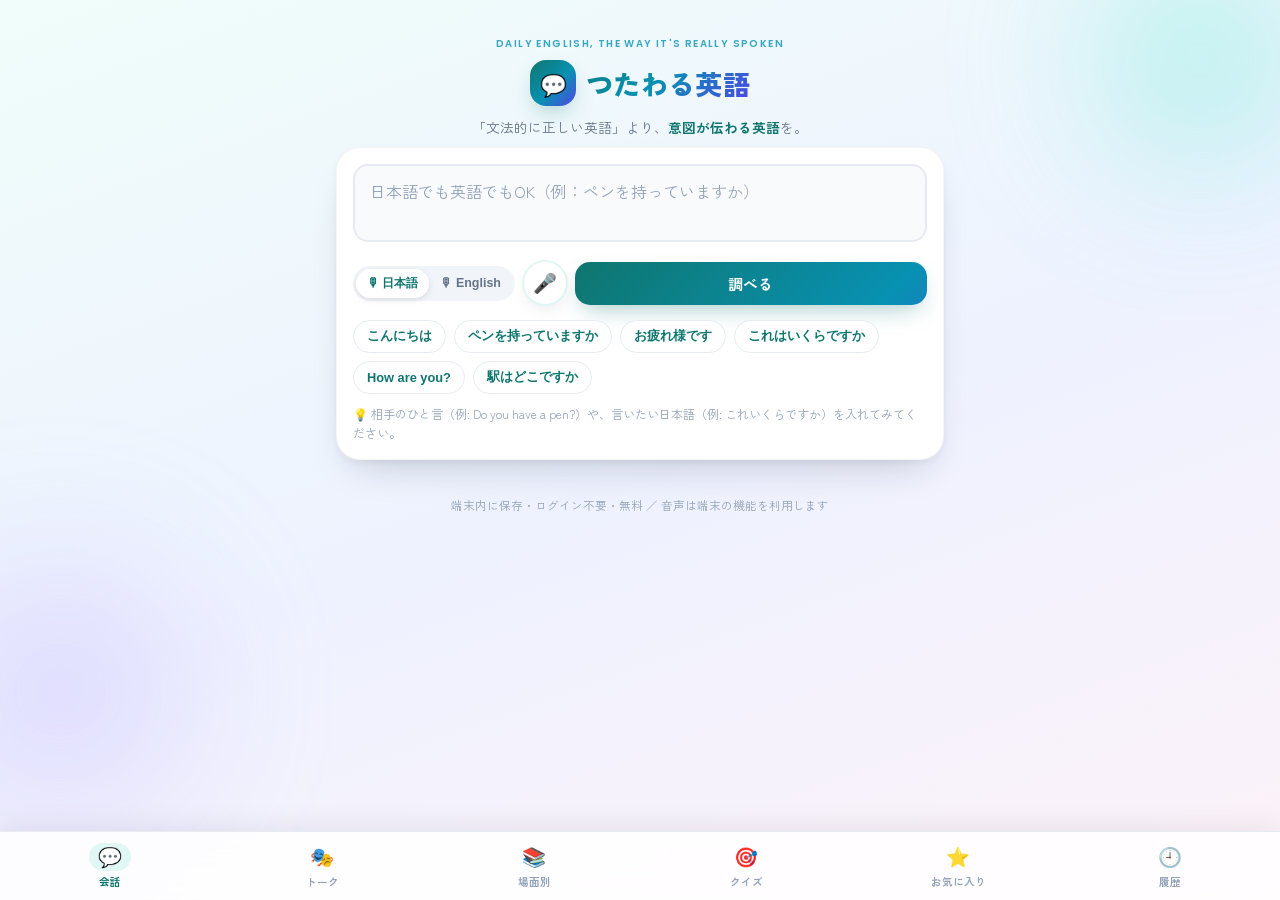
==== commit dc0a71dc: "つたわる英語: 3人のキャラと台本式の会話ができる「トーク」機能を追加 - 新タブ「トーク」を追加。エミリー(友達)/トム(カフェ店員)/グレースさん   (近所のおばあちゃん)の3キャラを選び、あい" ====
--- a/english/index.html
+++ b/english/index.html
@@ -3,9 +3,18 @@
 <head>
 <meta charset="UTF-8">
 <meta name="viewport" content="width=device-width, initial-scale=1.0, viewport-fit=cover">
-<meta name="theme-color" content="#0e7490">
+<meta name="theme-color" content="#0f766e">
 <meta name="description" content="意図が伝わる英語を学ぶ日常英会話アプリ。学校式の返答と、実際に伝わる返答の2つを比べて学べます。音声入力・発音再生・復習クイズ対応。端末内保存・ログイン不要・無料。">
 <title>つたわる英語 - 意図が伝わる日常英会話</title>
+<link rel="icon" type="image/svg+xml" href="favicon.svg">
+<link rel="icon" type="image/png" sizes="32x32" href="favicon-32.png">
+<link rel="icon" type="image/png" sizes="16x16" href="favicon-16.png">
+<link rel="apple-touch-icon" href="icons/apple-touch-icon.png">
+<link rel="manifest" href="manifest.json">
+<meta name="mobile-web-app-capable" content="yes">
+<meta name="apple-mobile-web-app-capable" content="yes">
+<meta name="apple-mobile-web-app-status-bar-style" content="default">
+<meta name="apple-mobile-web-app-title" content="つたわる英語">
 <link rel="preconnect" href="https://fonts.googleapis.com">
 <link rel="preconnect" href="https://fonts.gstatic.com" crossorigin>
 <link href="https://fonts.googleapis.com/css2?family=Zen+Kaku+Gothic+New:wght@400;500;700;900&family=Poppins:wght@500;600;700;800&display=swap" rel="stylesheet">
@@ -308,6 +317,70 @@
   .rec-box .rec-status{font-size:.76rem; color:var(--sub); margin-top:7px;}
 
   footer.app{text-align:center; color:var(--sub2); font-size:.72rem; padding:20px 12px 6px;}
+
+  /* ==== キャラと話す ==== */
+  .char-card{
+    background:var(--card); border-radius:18px; box-shadow:var(--shadow-sm);
+    padding:16px; margin-bottom:12px; cursor:pointer; display:flex; align-items:center; gap:14px;
+    border:1px solid rgba(15,23,42,.04); border-left:4px solid var(--char-accent,var(--brand));
+    transition:transform .12s, box-shadow .2s;
+  }
+  .char-card:active{transform:scale(.985); box-shadow:var(--shadow);}
+  .char-avatar{
+    font-size:1.8rem; width:56px; height:56px; border-radius:50%; flex-shrink:0;
+    display:flex; align-items:center; justify-content:center;
+    background:linear-gradient(135deg,var(--brand-soft),var(--brand-soft2));
+  }
+  .char-avatar.sm{width:34px; height:34px; font-size:1.2rem;}
+  .char-txt{display:flex; flex-direction:column; gap:2px; min-width:0;}
+  .char-txt b{font-size:1.02rem; font-weight:800;}
+  .char-role{font-size:.76rem; color:var(--char-accent,var(--brand)); font-weight:700;}
+  .char-desc{font-size:.78rem; color:var(--sub); line-height:1.5;}
+  .char-arrow{margin-left:auto; color:var(--sub2); font-size:1.2rem; flex-shrink:0;}
+
+  .chat-topbar{
+    display:flex; align-items:center; justify-content:space-between; gap:10px;
+    background:var(--card); border-radius:var(--radius-sm); box-shadow:var(--shadow-sm);
+    padding:10px 14px; margin-bottom:14px; border-left:4px solid var(--char-accent,var(--brand));
+    flex-wrap:wrap;
+  }
+  .chat-who{display:flex; align-items:center; gap:8px; font-size:.9rem;}
+  .chat-who .char-role{font-size:.72rem;}
+
+  .chat-log{display:flex; flex-direction:column; gap:10px;}
+  .chat-bubble{
+    max-width:84%; padding:11px 14px; border-radius:16px; box-shadow:var(--shadow-sm);
+    display:flex; align-items:flex-start; gap:8px;
+  }
+  .chat-bubble.npc{ align-self:flex-start; background:#fff; border-bottom-left-radius:4px;}
+  .chat-bubble.you{ align-self:flex-end; background:linear-gradient(135deg,var(--brand-soft),var(--brand-soft2)); border-bottom-right-radius:4px;}
+  .chat-bubble .bubble-body{min-width:0;}
+  .chat-bubble .bubble-en{font-family:var(--font-en); font-weight:600; font-size:.98rem; color:var(--ink);}
+  .chat-bubble .bubble-ja{font-size:.78rem; color:var(--sub); margin-top:3px;}
+  .chat-bubble .bubble-speak{
+    flex-shrink:0; padding:4px 7px; font-size:.8rem; margin-top:1px;
+  }
+  .chat-point.point{align-self:flex-end; max-width:84%; margin-top:-2px;}
+
+  .chat-choices{display:flex; flex-direction:column; gap:8px; margin-top:2px;}
+  .chat-choice{
+    border-radius:var(--radius-sm); padding:11px 14px; cursor:pointer;
+    border:1.5px solid var(--line); background:#fff; transition:transform .12s, box-shadow .2s;
+  }
+  .chat-choice:active{transform:scale(.98);}
+  .chat-choice .lbl{font-size:.68rem; font-weight:800; letter-spacing:.03em; margin-bottom:4px; text-transform:uppercase;}
+  .chat-choice .en{font-family:var(--font-en); font-weight:600; font-size:.95rem; color:var(--ink);}
+  .chat-choice .ja{font-size:.78rem; color:var(--sub); margin-top:2px;}
+  .chat-choice.school{border-color:var(--school-line); background:linear-gradient(135deg,var(--school-soft),#fff);}
+  .chat-choice.school .lbl{color:var(--school);}
+  .chat-choice.natural{border-color:var(--natural-line); background:linear-gradient(135deg,var(--natural-soft),#fff);}
+  .chat-choice.natural .lbl{color:var(--natural);}
+
+  .chat-end{
+    text-align:center; padding:30px 16px; color:var(--sub); background:var(--card);
+    border-radius:var(--radius); box-shadow:var(--shadow-sm); font-weight:600;
+  }
+  .chat-end-emoji{font-size:2.2rem; margin-bottom:8px;}
 </style>
 </head>
 <body>
@@ -336,6 +409,11 @@
     <div id="talkResult"></div>
   </section>
 
+  <!-- ===== キャラと話す（台本式の会話）===== -->
+  <section id="panel-chat" class="panel">
+    <div id="chatArea"></div>
+  </section>
+
   <!-- ===== 場面別 ===== -->
   <section id="panel-scenes" class="panel">
     <div class="section-title">場面から探す</div>
@@ -371,6 +449,7 @@
 
 <nav class="tabbar">
   <button data-tab="talk" class="on"><span class="i-wrap"><span class="i">💬</span></span><span class="lbl">会話</span></button>
+  <button data-tab="chat"><span class="i-wrap"><span class="i">🎭</span></span><span class="lbl">トーク</span></button>
   <button data-tab="scenes"><span class="i-wrap"><span class="i">📚</span></span><span class="lbl">場面別</span></button>
   <button data-tab="quiz"><span class="i-wrap"><span class="i">🎯</span></span><span class="lbl">クイズ</span></button>
   <button data-tab="fav"><span class="i-wrap"><span class="i">⭐</span></span><span class="lbl">お気に入り</span></button>
@@ -401,6 +480,12 @@
   business: { label:"仕事・ビジネス", icon:"💼", desc:"依頼・会議・メール的なやりとり" },
   phone:    { label:"電話・オンライン", icon:"📞", desc:"電話やビデオ通話でのやりとり" },
   help:     { label:"困ったとき・聞き返し", icon:"🆘", desc:"聞き返す・お願いする・助けを求める" },
+  family:   { label:"家族・日常生活", icon:"🏠", desc:"家族との会話・毎日のちょっとしたやりとり" },
+  school:   { label:"学校生活", icon:"🎒", desc:"宿題・部活・友達とのやりとり" },
+  health:   { label:"体調・病院", icon:"🏥", desc:"体調を聞く/伝える・病院・薬局でのやりとり" },
+  season:   { label:"天気・季節・行事", icon:"🌦️", desc:"天気の世間話・新年や誕生日のあいさつ" },
+  hobby:    { label:"趣味・雑談のきっかけ", icon:"🎨", desc:"趣味・映画・スポーツ・旅行の話題" },
+  kindness: { label:"ほめる・お祝い・気遣い", icon:"💐", desc:"褒め言葉・お祝い・お悔やみ・謝罪" },
 };
 
 const PHRASES = [
@@ -866,7 +951,576 @@
     natural:{ en:"Excuse me, I think I'm lost. Could you help me?", ja:"すみません、道に迷ったみたいで。助けてもらえますか？" },
     point:"<b>I'm lost</b> が自然な言い方。<b>I think</b> を付けると柔らかく、<b>Could you help me?</b> で助けを求められます。"
   },
+
+  /* ---------- 家族・日常生活 ---------- */
+  {
+    id:"fam_howwasschool", category:"family",
+    prompt:{ en:"How was school today?", ja:"今日、学校どうだった？" },
+    situation:"親が子どもに一日の様子を聞く、何気ない声かけ。",
+    keywords:["how was school","学校どうだった","今日どうだった","school today"],
+    school:{ en:"It was fine, thank you.", ja:"楽しかったです、ありがとう。" },
+    natural:{ en:"Pretty good! We had a fun art class.", ja:"まあまあ良かったよ！図工が楽しかった。" },
+    point:"家族との会話で丁寧なフルセンテンスは不要。<b>Pretty good!</b> のように短く、具体的な出来事をひとつ添えると自然です。"
+  },
+  {
+    id:"fam_dinner", category:"family",
+    prompt:{ en:"What do you want for dinner?", ja:"夕飯何がいい？" },
+    situation:"家族に晩ご飯の希望を聞かれたとき。",
+    keywords:["dinner","夕飯","晩ご飯","what do you want","何がいい"],
+    school:{ en:"I want to eat curry.", ja:"カレーが食べたいです。" },
+    natural:{ en:"Anything's fine, but maybe curry?", ja:"何でもいいけど、カレーとかどう？" },
+    point:"<b>I want to eat X</b>は子どもっぽい直球な言い方。大人の会話では<b>Anything's fine, but maybe X?</b>と柔らかく提案するのが自然です。"
+  },
+  {
+    id:"fam_hurry", category:"family",
+    prompt:{ en:"Hurry up, we're going to be late!", ja:"急いで、遅れちゃうよ！" },
+    situation:"家族に急かされたときのとっさの返事。",
+    keywords:["hurry up","急いで","遅れる","late"],
+    school:{ en:"I understand. I will hurry.", ja:"わかりました。急ぎます。" },
+    natural:{ en:"Okay, coming!", ja:"うん、今行く！" },
+    point:"とっさの場面で<b>I understand, I will hurry</b>は説明的すぎ。<b>Coming!</b>だけで十分伝わります。"
+  },
+  {
+    id:"fam_pets", category:"family",
+    prompt:{ en:"Do you have any pets?", ja:"ペット飼ってるの？" },
+    situation:"雑談でペットについて聞かれたとき。",
+    keywords:["pets","ペット","飼って","animal"],
+    school:{ en:"Yes, I have a dog.", ja:"はい、犬を飼っています。" },
+    natural:{ en:"Yeah, a dog named Max. He's adorable.", ja:"うん、マックスっていう犬がいるの。すごく可愛いんだ。" },
+    point:"名前やひと言の感想を添えると、相手も質問しやすくなり会話が弾みます。"
+  },
+  {
+    id:"fam_grandkids", category:"family",
+    prompt:{ en:"How old are your grandchildren now?", ja:"お孫さんは今おいくつ？" },
+    situation:"高齢の方同士の世間話でよく出る質問。",
+    keywords:["grandchildren","孫","おいくつ","grandkids"],
+    school:{ en:"My grandchildren are ten years old.", ja:"孫は10歳です。" },
+    natural:{ en:"My oldest is ten, and the little one just turned five.", ja:"上の子が10歳で、下の子は5歳になったばかりよ。" },
+    point:"家族の話題は年齢だけでなく、続柄や近況をひとこと添えると温かい会話になります。"
+  },
+  {
+    id:"fam_takecare", category:"family",
+    prompt:{ en:"Please take care of yourself.", ja:"お体を大事にしてくださいね。" },
+    situation:"体調を気遣う言葉をかけられたとき。",
+    keywords:["take care","お大事に","気をつけて","体に気をつけて"],
+    school:{ en:"Thank you, I will take care.", ja:"ありがとう、気をつけます。" },
+    natural:{ en:"Thank you, I will. You too!", ja:"ありがとう、そうするね。あなたもね！" },
+    point:"相手にも<b>You too!</b>と気遣いを返すと、より温かいやりとりになります。"
+  },
+  {
+    id:"fam_visitagain", category:"family",
+    prompt:{ en:"Come visit again soon.", ja:"また遊びに来てね。" },
+    situation:"家族や親戚の家を訪ねた帰り際。",
+    keywords:["come visit","また来て","遊びに来て","visit again"],
+    school:{ en:"Yes, I will come again.", ja:"はい、また来ます。" },
+    natural:{ en:"I will! Thanks for having me.", ja:"また来るね！招いてくれてありがとう。" },
+    point:"<b>Thanks for having me</b>（お邪魔しました）は訪問の帰り際に使う決まり文句です。"
+  },
+
+  /* ---------- 学校生活 ---------- */
+  {
+    id:"sch_homework", category:"school",
+    prompt:{ en:"Did you finish your homework?", ja:"宿題終わった？" },
+    situation:"親や先生に宿題の進み具合を聞かれたとき。",
+    keywords:["homework","宿題","finish","終わった"],
+    school:{ en:"Yes, I finished my homework.", ja:"はい、宿題を終えました。" },
+    natural:{ en:"Yep, all done!", ja:"うん、終わったよ！" },
+    point:"日常会話では<b>Yep, all done!</b>のような短い相槌のほうが自然です。"
+  },
+  {
+    id:"sch_subject", category:"school",
+    prompt:{ en:"What's your favorite subject?", ja:"好きな教科は何？" },
+    situation:"学校生活について聞かれる定番の質問。",
+    keywords:["favorite subject","好きな教科","科目","subject"],
+    school:{ en:"My favorite subject is math.", ja:"好きな教科は数学です。" },
+    natural:{ en:"I really like math. Numbers just make sense to me.", ja:"数学が好きなんだ。数字ってしっくりくるんだよね。" },
+    point:"好きな理由をひと言添えると、会話が広がりやすくなります。"
+  },
+  {
+    id:"sch_club", category:"school",
+    prompt:{ en:"What club are you in?", ja:"何部に入ってるの？" },
+    situation:"部活について聞かれたとき。",
+    keywords:["club","部活","what club","入ってる"],
+    school:{ en:"I am in the tennis club.", ja:"テニス部に入っています。" },
+    natural:{ en:"I'm on the tennis team. We practice every day.", ja:"テニス部だよ。毎日練習してるんだ。" },
+    point:"活動の頻度など具体的な情報を添えると、自然な会話の広がりになります。"
+  },
+  {
+    id:"sch_exam", category:"school",
+    prompt:{ en:"How did your exam go?", ja:"テストどうだった？" },
+    situation:"試験の出来を聞かれたとき。",
+    keywords:["exam","テスト","how did","試験"],
+    school:{ en:"I think I did well.", ja:"うまくいったと思います。" },
+    natural:{ en:"Not bad, I think! I'm just glad it's over.", ja:"悪くなかったと思う！終わってほっとしたよ。" },
+    point:"「終わってほっとした」のような素直な感情を添えると、より人間味のある返答になります。"
+  },
+  {
+    id:"sch_absent", category:"school",
+    prompt:{ en:"Why were you absent yesterday?", ja:"昨日どうして休んだの？" },
+    situation:"欠席の理由を聞かれたとき。",
+    keywords:["absent","休んだ","yesterday","欠席"],
+    school:{ en:"I was absent because I was sick.", ja:"具合が悪かったので休みました。" },
+    natural:{ en:"I wasn't feeling well, so I stayed home.", ja:"体調が良くなくて、家にいたんだ。" },
+    point:"<b>I was absent because</b>は硬い言い回し。自然には<b>I wasn't feeling well, so...</b>の形がよく使われます。"
+  },
+  {
+    id:"sch_praise", category:"school",
+    prompt:{ en:"Great job on your presentation!", ja:"発表よかったよ！" },
+    situation:"先生やクラスメートに褒められたとき。",
+    keywords:["great job","よかったよ","presentation","発表","褒められ"],
+    school:{ en:"Thank you very much.", ja:"どうもありがとうございます。" },
+    natural:{ en:"Thanks! I was pretty nervous, honestly.", ja:"ありがとう！正直けっこう緊張してたんだ。" },
+    point:"緊張してた等の素直な気持ちを添えると、人間味のある会話になります。"
+  },
+  {
+    id:"sch_lunch", category:"school",
+    prompt:{ en:"Want to eat lunch together?", ja:"一緒にお昼食べない？" },
+    situation:"クラスメートからの誘い。",
+    keywords:["lunch together","お昼","一緒に","eat lunch"],
+    school:{ en:"Yes, let's eat lunch together.", ja:"はい、一緒に食べましょう。" },
+    natural:{ en:"Sure, sounds good!", ja:"いいね、そうしよう！" },
+    point:"カジュアルな誘いには<b>Sure, sounds good!</b>のような軽い相槌で十分です。"
+  },
+
+  /* ---------- 体調・病院 ---------- */
+  {
+    id:"hea_feeling", category:"health",
+    prompt:{ en:"How are you feeling today?", ja:"今日の体調はどうですか？" },
+    situation:"体調を気遣われたとき（家族・病院など）。",
+    keywords:["how are you feeling","体調","feeling today","調子"],
+    school:{ en:"I am feeling fine.", ja:"元気です。" },
+    natural:{ en:"A bit better than yesterday, thanks.", ja:"昨日よりは少し良いです、ありがとう。" },
+    point:"昨日との比較など変化を伝えると、相手も状況を把握しやすくなります。"
+  },
+  {
+    id:"hea_whatswrong", category:"health",
+    prompt:{ en:"What's wrong?", ja:"どうしたの？（具合悪そうなとき）" },
+    situation:"具合が悪そうな様子を心配されたとき。",
+    keywords:["what's wrong","どうしたの","大丈夫","具合","頭痛","headache","痛い"],
+    school:{ en:"I have a headache.", ja:"頭痛があります。" },
+    natural:{ en:"I've got a bit of a headache, that's all.", ja:"ちょっと頭痛がするだけ、大したことないよ。" },
+    point:"<b>that's all</b>（それだけ、大したことない）を添えると相手を安心させられます。"
+  },
+  {
+    id:"hea_symptoms", category:"health",
+    prompt:{ en:"What symptoms do you have?", ja:"どんな症状がありますか？" },
+    situation:"薬局や病院で症状を聞かれたとき。",
+    keywords:["symptoms","症状","pharmacy","薬局"],
+    school:{ en:"I have a cold.", ja:"風邪をひいています。" },
+    natural:{ en:"I've had a sore throat and a runny nose since yesterday.", ja:"昨日から喉の痛みと鼻水があるんです。" },
+    point:"症状の種類と続いている期間を具体的に伝えると、より的確な対応をしてもらえます。"
+  },
+  {
+    id:"hea_getwell", category:"health",
+    prompt:{ en:"Get well soon!", ja:"早く良くなってね！" },
+    situation:"体調を気遣う言葉をかけられたとき。",
+    keywords:["get well soon","早く良くなって","お大事に"],
+    school:{ en:"Thank you.", ja:"ありがとう。" },
+    natural:{ en:"Thanks, I appreciate it.", ja:"ありがとう、うれしいよ。" },
+    point:"<b>I appreciate it</b>を添えると、感謝の気持ちがより丁寧に伝わります。"
+  },
+  {
+    id:"hea_appointment", category:"health",
+    prompt:{ en:"Do you have an appointment?", ja:"ご予約はございますか？" },
+    situation:"病院の受付で聞かれたとき。",
+    keywords:["appointment","予約","clinic","受付"],
+    school:{ en:"No, I do not have an appointment.", ja:"いいえ、予約はしていません。" },
+    natural:{ en:"No, I don't. Is it possible to see a doctor today?", ja:"いいえ、していません。今日診てもらうことはできますか？" },
+    point:"予約なしでも診てもらえるか続けて聞くと、スムーズに話が進みます。"
+  },
+  {
+    id:"hea_allergy", category:"health",
+    prompt:{ en:"Do you have any allergies?", ja:"アレルギーはありますか？" },
+    situation:"病院や飲食店でアレルギーを確認されたとき。",
+    keywords:["allergies","アレルギー","allergy"],
+    school:{ en:"I do not have any allergies.", ja:"アレルギーはありません。" },
+    natural:{ en:"No, none that I know of.", ja:"いえ、私の知る限りはないです。" },
+    point:"<b>that I know of</b>（自分の知る限り）という言い回しで、断定を避けつつ自然に答えられます。"
+  },
+  {
+    id:"hea_tiredlately", category:"health",
+    prompt:{ en:"You look tired lately.", ja:"最近疲れてるみたいだね。" },
+    situation:"心配して声をかけられたとき。",
+    keywords:["look tired","疲れてる","tired lately","顔色"],
+    school:{ en:"Yes, I am tired.", ja:"はい、疲れています。" },
+    natural:{ en:"Yeah, I haven't been sleeping well lately.", ja:"うん、最近あまり眠れてなくて。" },
+    point:"理由をひとこと添えると、ただの相槌以上の会話に発展します。"
+  },
+
+  /* ---------- 天気・季節・行事 ---------- */
+  {
+    id:"sea_hotday", category:"season",
+    prompt:{ en:"It's so hot today, isn't it?", ja:"今日は暑いですね。" },
+    situation:"天気の世間話（定番の切り出し方）。",
+    keywords:["hot today","暑いですね","weather","isn't it"],
+    school:{ en:"Yes, it is hot today.", ja:"はい、今日は暑いです。" },
+    natural:{ en:"Yeah, it's brutal out there!", ja:"ほんと、外めちゃくちゃ暑いよ！" },
+    point:"天気の相槌は誰にでも使える定番の世間話。<b>brutal</b>のような少しくだけた表現を使うとより自然です。"
+  },
+  {
+    id:"sea_rain", category:"season",
+    prompt:{ en:"Looks like it might rain.", ja:"雨が降りそうですね。" },
+    situation:"天気の話題（傘の心配など）。",
+    keywords:["might rain","雨が降りそう","rain","umbrella"],
+    school:{ en:"Yes, it might rain.", ja:"はい、降るかもしれません。" },
+    natural:{ en:"Yeah, I should've brought an umbrella.", ja:"だね、傘持ってくればよかった。" },
+    point:"自分の状況（傘を忘れた等）を絡めて話すと、より自然な会話になります。"
+  },
+  {
+    id:"sea_newyear", category:"season",
+    prompt:{ en:"Happy New Year!", ja:"あけましておめでとうございます！" },
+    situation:"新年のあいさつ。",
+    keywords:["happy new year","あけましておめでとう","new year"],
+    school:{ en:"Happy New Year to you too.", ja:"あなたもよいお年を。" },
+    natural:{ en:"Happy New Year! Hope this year is a great one for you.", ja:"あけましておめでとう！今年もいい一年になりますように。" },
+    point:"気持ちをひと言添えると、より温かみのある新年の挨拶になります。"
+  },
+  {
+    id:"sea_birthday", category:"season",
+    prompt:{ en:"Happy birthday!", ja:"誕生日おめでとう！" },
+    situation:"誕生日を祝われたとき。",
+    keywords:["happy birthday","誕生日おめでとう","birthday"],
+    school:{ en:"Thank you very much.", ja:"どうもありがとうございます。" },
+    natural:{ en:"Thank you so much! That means a lot.", ja:"ありがとう！それを聞けてうれしいよ。" },
+    point:"<b>That means a lot</b>（うれしいよ）で気持ちを込めた返しになります。"
+  },
+  {
+    id:"sea_holidayplans", category:"season",
+    prompt:{ en:"Any plans for the holidays?", ja:"休みの予定はある？" },
+    situation:"長期休暇の前後によくある世間話。",
+    keywords:["holidays","休みの予定","plans","vacation"],
+    school:{ en:"I do not have any plans.", ja:"予定はありません。" },
+    natural:{ en:"Not really, just relaxing at home. How about you?", ja:"特には、家でのんびりするだけかな。そっちは？" },
+    point:"聞き返すことで、会話のキャッチボールが自然に生まれます。"
+  },
+  {
+    id:"sea_sakura", category:"season",
+    prompt:{ en:"The cherry blossoms are beautiful this year.", ja:"今年の桜はきれいだね。" },
+    situation:"季節の話題（花見など）。",
+    keywords:["cherry blossoms","桜","beautiful","sakura"],
+    school:{ en:"Yes, they are beautiful.", ja:"はい、きれいですね。" },
+    natural:{ en:"They really are! Perfect weather for it too.", ja:"ほんときれい！お天気もぴったりだね。" },
+    point:"天気など関連する話題を足すと、会話が自然に広がります。"
+  },
+  {
+    id:"sea_staywarm", category:"season",
+    prompt:{ en:"Stay warm out there!", ja:"寒いから気をつけてね！" },
+    situation:"寒い時期に気遣われたとき。",
+    keywords:["stay warm","気をつけて","寒いから","cold"],
+    school:{ en:"Thank you, I will stay warm.", ja:"ありがとう、暖かくします。" },
+    natural:{ en:"Thanks, you too! Bundle up.", ja:"ありがとう、あなたもね！しっかり着込んで。" },
+    point:"<b>Bundle up</b>（厚着してね）のように相手にも返すと、親しみやすいやりとりになります。"
+  },
+
+  /* ---------- 趣味・雑談のきっかけ ---------- */
+  {
+    id:"hob_freetime", category:"hobby",
+    prompt:{ en:"What do you do in your free time?", ja:"休みの日は何してるの？" },
+    situation:"趣味について聞かれる定番の質問。",
+    keywords:["free time","休みの日","what do you do","趣味"],
+    school:{ en:"I read books in my free time.", ja:"休みの日は本を読みます。" },
+    natural:{ en:"I mostly just read or watch movies, nothing too exciting.", ja:"だいたい本読んだり映画観たりかな、特別なことはしてないよ。" },
+    point:"少し謙遜しつつ具体的に答えると、話しやすい雰囲気になります。"
+  },
+  {
+    id:"hob_movie", category:"hobby",
+    prompt:{ en:"Have you seen any good movies lately?", ja:"最近何か良い映画観た？" },
+    situation:"映画の話題を振られたとき。",
+    keywords:["good movies","映画","seen any","lately"],
+    school:{ en:"Yes, I saw a good movie.", ja:"はい、良い映画を観ました。" },
+    natural:{ en:"Actually yeah, I watched a really good one last weekend.", ja:"それがね、先週末にすごく良いの観たんだ。" },
+    point:"いつ観たかなど具体性を足すと、会話が続きやすくなります。"
+  },
+  {
+    id:"hob_sports", category:"hobby",
+    prompt:{ en:"Do you follow any sports?", ja:"何かスポーツ見たりする？" },
+    situation:"スポーツ好きかどうか聞かれたとき。",
+    keywords:["follow sports","スポーツ","sports fan"],
+    school:{ en:"Yes, I follow baseball.", ja:"はい、野球を見ます。" },
+    natural:{ en:"Yeah, I'm a huge baseball fan actually.", ja:"うん、実は野球の大ファンなんだ。" },
+    point:"<b>huge fan</b>（大ファン）のように感情を込めた表現で、熱意が伝わります。"
+  },
+  {
+    id:"hob_music", category:"hobby",
+    prompt:{ en:"What kind of music do you listen to?", ja:"どんな音楽聴くの？" },
+    situation:"音楽の好みについて聞かれたとき。",
+    keywords:["what kind of music","音楽","listen to"],
+    school:{ en:"I listen to pop music.", ja:"ポップスを聴きます。" },
+    natural:{ en:"Mostly pop, but I'm open to just about anything.", ja:"だいたいポップスかな、でも大体何でも聴くよ。" },
+    point:"<b>open to anything</b>（何でも聴く）のような柔軟さを示す表現も自然です。"
+  },
+  {
+    id:"hob_travel", category:"hobby",
+    prompt:{ en:"Have you traveled anywhere recently?", ja:"最近どこか旅行した？" },
+    situation:"旅行の話題を振られたとき。",
+    keywords:["traveled","旅行した","recently","trip"],
+    school:{ en:"Yes, I traveled to Osaka.", ja:"はい、大阪へ旅行しました。" },
+    natural:{ en:"Yeah, I went to Osaka last month. It was amazing.", ja:"うん、先月大阪に行ったよ。すごく良かった。" },
+    point:"感想（amazingなど）を添えると、相手も質問しやすくなります。"
+  },
+  {
+    id:"hob_newhobby", category:"hobby",
+    prompt:{ en:"I just started a new hobby.", ja:"新しい趣味を始めたんだ。" },
+    situation:"相手が新しい趣味の話をしてきたとき。",
+    keywords:["new hobby","新しい趣味","started"],
+    school:{ en:"That is good.", ja:"それは良いですね。" },
+    natural:{ en:"Oh nice, what is it?", ja:"へえいいね、それ何？" },
+    point:"<b>That is good</b>だけでは会話が止まってしまいます。質問で返すと自然に続きます。"
+  },
+  {
+    id:"hob_game", category:"hobby",
+    prompt:{ en:"Do you want to play a game?", ja:"ゲームしない？" },
+    situation:"友人・家族からの誘い。",
+    keywords:["play a game","ゲームしない","game"],
+    school:{ en:"Yes, I want to play a game.", ja:"はい、ゲームがしたいです。" },
+    natural:{ en:"Sure, I'm in!", ja:"いいね、乗った！" },
+    point:"<b>I'm in!</b>（乗った！）は、カジュアルな誘いへの定番の返し方です。"
+  },
+
+  /* ---------- ほめる・お祝い・気遣い ---------- */
+  {
+    id:"kin_outfit", category:"kindness",
+    prompt:{ en:"I love your outfit today!", ja:"今日の服素敵だね！" },
+    situation:"服装を褒められたとき。",
+    keywords:["love your outfit","服素敵","compliment","outfit"],
+    school:{ en:"Thank you.", ja:"ありがとう。" },
+    natural:{ en:"Thank you! That's so sweet of you to say.", ja:"ありがとう！そう言ってもらえてうれしい。" },
+    point:"ひと言添えると、ただの相槌以上の温かい返しになります。"
+  },
+  {
+    id:"kin_congrats", category:"kindness",
+    prompt:{ en:"Congratulations on your new job!", ja:"新しい仕事おめでとう！" },
+    situation:"昇進や転職を祝われたとき。",
+    keywords:["congratulations","おめでとう","new job"],
+    school:{ en:"Thank you very much.", ja:"どうもありがとうございます。" },
+    natural:{ en:"Thank you so much! I'm really excited about it.", ja:"本当にありがとう！すごく楽しみなんだ。" },
+    point:"気持ち（excitedなど）を添えると、喜びがより伝わります。"
+  },
+  {
+    id:"kin_sympathy", category:"kindness",
+    prompt:{ en:"I'm so sorry for your loss.", ja:"この度はご愁傷様です。" },
+    situation:"お悔やみの言葉をかけられたとき。",
+    keywords:["sorry for your loss","ご愁傷様","condolences"],
+    school:{ en:"Thank you.", ja:"ありがとうございます。" },
+    natural:{ en:"Thank you, I really appreciate you saying that.", ja:"ありがとうございます、そう言っていただけて感謝します。" },
+    point:"フォーマルな場面でも、気持ちのこもったひと言を添えると良いでしょう。"
+  },
+  {
+    id:"kin_apology", category:"kindness",
+    prompt:{ en:"I'm really sorry I'm late.", ja:"遅れて本当にごめんね。" },
+    situation:"相手から謝罪されたとき。",
+    keywords:["sorry i'm late","遅れてごめん","apology","late"],
+    school:{ en:"It is okay.", ja:"大丈夫です。" },
+    natural:{ en:"No worries at all, don't stress about it.", ja:"全然気にしないで、大丈夫だから。" },
+    point:"<b>It is okay</b>よりくだけた<b>No worries</b>のほうが親しみやすく、相手の気を楽にします。"
+  },
+  {
+    id:"kin_gift", category:"kindness",
+    prompt:{ en:"This is for you.", ja:"これ、どうぞ。（プレゼントを渡されたとき）" },
+    situation:"プレゼントをもらったとき。",
+    keywords:["this is for you","プレゼント","gift","どうぞ"],
+    school:{ en:"Thank you, I like it.", ja:"ありがとう、気に入りました。" },
+    natural:{ en:"Oh wow, thank you so much! You didn't have to.", ja:"わあ、本当にありがとう！そんな気を使わなくてよかったのに。" },
+    point:"<b>You didn't have to</b>（そんな気を使わなくてよかったのに）は、贈り物への定番の謙遜フレーズです。"
+  },
+  {
+    id:"kin_comfort", category:"kindness",
+    prompt:{ en:"I failed my test.", ja:"テストに落ちちゃった。" },
+    situation:"落ち込んでいる相手を励ますとき。",
+    keywords:["failed","落ち込ん","comfort","test"],
+    school:{ en:"That is unfortunate.", ja:"それは残念ですね。" },
+    natural:{ en:"Oh no, I'm sorry to hear that. You'll do better next time.", ja:"えー、それは残念だったね。次はきっとうまくいくよ。" },
+    point:"共感＋励ましのひと言をセットで伝えると、温かい会話になります。"
+  },
+  {
+    id:"kin_niceweekend", category:"kindness",
+    prompt:{ en:"Have a nice weekend!", ja:"良い週末を！" },
+    situation:"別れ際のあいさつ。",
+    keywords:["have a nice weekend","良い週末","weekend"],
+    school:{ en:"You too.", ja:"あなたもね。" },
+    natural:{ en:"Thanks, you too! Any plans?", ja:"ありがとう、あなたもね！何か予定あるの？" },
+    point:"質問を添えると、立ち話がもう少し続く自然なきっかけになります。"
+  },
+
+  /* ---------- 基本のあいさつ ---------- */
+  {
+    id:"g_hello", category:"greeting",
+    prompt:{ en:"Hello! / Hi there!", ja:"こんにちは！" },
+    situation:"日常でいちばん基本のあいさつ。",
+    keywords:["こんにちは","hello","hi","やあ","こんちは"],
+    school:{ en:"Hello.", ja:"こんにちは。" },
+    natural:{ en:"Hi! / Hey!", ja:"やあ！" },
+    point:"<b>Hello</b>は間違いではありませんが、日常会話では<b>Hi</b>や<b>Hey</b>のほうがずっとカジュアルでよく使われます。"
+  },
+  {
+    id:"g_goodmorning", category:"greeting",
+    prompt:{ en:"Good morning!", ja:"おはようございます！" },
+    situation:"朝のあいさつ。",
+    keywords:["おはよう","おはようございます","good morning","morning"],
+    school:{ en:"Good morning.", ja:"おはようございます。" },
+    natural:{ en:"Morning!", ja:"おはよう！" },
+    point:"親しい間柄では<b>Good morning</b>を短く<b>Morning!</b>とだけ言うことがとても多いです。"
+  },
+  {
+    id:"g_goodevening", category:"greeting",
+    prompt:{ en:"Good evening!", ja:"こんばんは！" },
+    situation:"夜のあいさつ。",
+    keywords:["こんばんは","good evening","evening"],
+    school:{ en:"Good evening.", ja:"こんばんは。" },
+    natural:{ en:"Evening!", ja:"こんばんは！" },
+    point:"朝と同じく、カジュアルな場面では<b>Evening!</b>と短縮して言うのが自然です。"
+  },
+  {
+    id:"g_nicetomeetyou", category:"greeting",
+    prompt:{ en:"Nice to meet you!", ja:"はじめまして！" },
+    situation:"初対面のあいさつ。",
+    keywords:["はじめまして","nice to meet you","初めまして","初対面"],
+    school:{ en:"Nice to meet you too.", ja:"こちらこそ、はじめまして。" },
+    natural:{ en:"Nice to meet you too! / Great to meet you!", ja:"こちらこそ！お会いできてうれしいです！" },
+    point:"<b>too</b>を忘れずに付けると「こちらこそ」のニュアンスが伝わります。<b>Great to meet you</b>もよく使われます。"
+  },
 ];
+
+/* =========================================================================
+   キャラと話す — 台本式の会話フロー（AI不使用・完全無料・オフライン）
+   1キャラ = 1つ以上の会話シナリオ。1シナリオ = ターンの配列。
+   各ターンは npc（相手のセリフ）と choices（学校式/伝わる式の返答2択）。
+   どちらを選んでも次のnpcセリフに進み、最後まで話し切れる構成。
+   ========================================================================= */
+const CHARACTERS = [
+  { id:"emily", name:"エミリー", role:"気さくな友達", avatar:"🙋‍♀️", accent:"#ec4899",
+    desc:"学校や近所でよく会う、明るく気さくな友達。あいさつや雑談が得意。" },
+  { id:"tom", name:"トム", role:"カフェの店員", avatar:"☕", accent:"#f59e0b",
+    desc:"人気カフェで働く、笑顔が素敵な店員。注文のやりとりを練習できる。" },
+  { id:"grace", name:"グレースさん", role:"近所のおばあちゃん", avatar:"👵", accent:"#8b5cf6",
+    desc:"優しくて話し好きな、近所に住むおばあちゃん。体調や家族の話が中心。" },
+];
+
+const CONVERSATIONS = {
+  emily: [{
+    id:"emily_catchup", title:"ばったり会って世間話",
+    turns:[
+      { npc:{ en:"Hey! Long time no see!", ja:"やあ！久しぶりだね！" },
+        choices:[
+          { style:"school", en:"Yes, it has been a long time.", ja:"はい、久しぶりですね。" },
+          { style:"natural", en:"Hey! Yeah, it's been a while!", ja:"やあ！ほんと久しぶり！",
+            point:"友達同士のカジュアルな再会では、短くテンション高めに返すのが自然です。" }
+        ] },
+      { npc:{ en:"How have you been?", ja:"元気にしてた？" },
+        choices:[
+          { style:"school", en:"I have been fine, thank you.", ja:"元気にしていました、ありがとう。" },
+          { style:"natural", en:"Pretty good! Just busy with work.", ja:"まあまあ元気だよ！仕事で忙しくてね。",
+            point:"近況をひとこと添えると、会話が自然に広がります。" }
+        ] },
+      { npc:{ en:"What have you been up to lately?", ja:"最近何してるの？" },
+        choices:[
+          { style:"school", en:"I have been working every day.", ja:"毎日働いています。" },
+          { style:"natural", en:"Not much, just the usual. How about you?", ja:"特には、いつも通りだよ。そっちは？",
+            point:"聞き返すことで、会話のキャッチボールが続きます。" }
+        ] },
+      { npc:{ en:"Do you want to grab lunch sometime?", ja:"今度お昼でも一緒にどう？" },
+        choices:[
+          { style:"school", en:"Yes, I want to grab lunch.", ja:"はい、お昼を食べたいです。" },
+          { style:"natural", en:"Sure, that sounds great! When works for you?", ja:"いいね、それいいな！いつが都合いい？",
+            point:"誘いには前向きな反応＋日程を聞き返すのが自然です。" }
+        ] },
+      { npc:{ en:"How about this Saturday?", ja:"今週の土曜日はどう？" },
+        choices:[
+          { style:"school", en:"Yes, Saturday is okay.", ja:"はい、土曜日で大丈夫です。" },
+          { style:"natural", en:"Saturday works for me!", ja:"土曜日、大丈夫だよ！",
+            point:"<b>works for me</b>は「都合が合う」ことを伝える自然な決まり文句です。" }
+        ] },
+      { npc:{ en:"Great, see you Saturday then! Take care!", ja:"やった、じゃあ土曜日にね！またね！" },
+        choices:[
+          { style:"school", en:"Yes, see you then.", ja:"はい、その時に会いましょう。" },
+          { style:"natural", en:"Sounds good, see you then! Take care!", ja:"いいね、また土曜日に！じゃあね！",
+            point:"別れ際は相手の言葉をそのまま返すと、自然に会話を締めくくれます。" }
+        ] },
+    ]
+  }],
+  tom: [{
+    id:"tom_cafe", title:"カフェで注文する",
+    turns:[
+      { npc:{ en:"Hi there! What can I get for you today?", ja:"いらっしゃい！今日は何にしますか？" },
+        choices:[
+          { style:"school", en:"I want a coffee.", ja:"コーヒーが欲しいです。" },
+          { style:"natural", en:"Hi! Can I get a medium latte, please?", ja:"こんにちは！Mサイズのラテをお願いできますか？",
+            point:"<b>Can I get ~, please?</b>は注文のときの定番の丁寧な言い方です。" }
+        ] },
+      { npc:{ en:"For here or to go?", ja:"店内でお召し上がりですか、お持ち帰りですか？" },
+        choices:[
+          { style:"school", en:"I will drink here.", ja:"ここで飲みます。" },
+          { style:"natural", en:"For here, please.", ja:"店内で、お願いします。",
+            point:"フルセンテンスにせず、短く答えるのが自然です。" }
+        ] },
+      { npc:{ en:"Would you like anything else, like a pastry?", ja:"他に何か、ペストリーなどいかがですか？" },
+        choices:[
+          { style:"school", en:"No, I do not want anything else.", ja:"いいえ、他は要りません。" },
+          { style:"natural", en:"No, that's all for now, thanks.", ja:"いいえ、今のところそれだけで大丈夫です、ありがとう。",
+            point:"<b>That's all for now</b>は「今はそれだけ」という柔らかい断り方です。" }
+        ] },
+      { npc:{ en:"That'll be $4.50. How would you like to pay?", ja:"4.50ドルになります。お支払いはどうされますか？" },
+        choices:[
+          { style:"school", en:"I will pay by card.", ja:"カードで払います。" },
+          { style:"natural", en:"I'll pay by card, thanks.", ja:"カードでお願いします。",
+            point:"<b>thanks</b>を添えると、会計のやりとりが柔らかくなります。" }
+        ] },
+      { npc:{ en:"Great, it'll be ready in a few minutes.", ja:"かしこまりました、数分でご用意します。" },
+        choices:[
+          { style:"school", en:"Thank you, I will wait.", ja:"ありがとう、待ちます。" },
+          { style:"natural", en:"Perfect, thank you!", ja:"いいですね、ありがとう！",
+            point:"<b>Perfect</b>は軽い相槌として使える便利な万能フレーズです。" }
+        ] },
+      { npc:{ en:"Here you go, enjoy your coffee! Have a great day!", ja:"どうぞ、コーヒーをお楽しみください！良い一日を！" },
+        choices:[
+          { style:"school", en:"Thank you, you too.", ja:"ありがとう、あなたも。" },
+          { style:"natural", en:"Thanks so much, you too!", ja:"ありがとう、あなたも良い一日を！",
+            point:"別れ際のあいさつは、お互いに返し合うのが自然です。" }
+        ] },
+    ]
+  }],
+  grace: [{
+    id:"grace_chat", title:"立ち話で体調と近況を話す",
+    turns:[
+      { npc:{ en:"Oh, hello dear! It's so nice to see you.", ja:"あら、こんにちは！会えて嬉しいわ。" },
+        choices:[
+          { style:"school", en:"Hello. It is nice to see you too.", ja:"こんにちは。私もお会いできて嬉しいです。" },
+          { style:"natural", en:"Hi! It's great to see you too!", ja:"こんにちは！私も会えて嬉しいです！",
+            point:"親しみを込めた場面では、短くテンポよく返すのが自然です。" }
+        ] },
+      { npc:{ en:"How have you been feeling lately?", ja:"最近、体調はどう？" },
+        choices:[
+          { style:"school", en:"I have been feeling fine.", ja:"元気にしています。" },
+          { style:"natural", en:"Pretty good, thanks for asking!", ja:"おかげさまで元気です、聞いてくれてありがとう！",
+            point:"<b>thanks for asking</b>は気にかけてくれたことへの感謝を伝える温かい表現です。" }
+        ] },
+      { npc:{ en:"It's been quite cold lately, hasn't it?", ja:"最近すごく寒いですね。" },
+        choices:[
+          { style:"school", en:"Yes, it has been cold.", ja:"はい、寒いです。" },
+          { style:"natural", en:"It really has! Make sure you stay warm.", ja:"本当にそうですね！暖かくしてくださいね。",
+            point:"相手を気遣うひとことを返すと、温かい会話になります。" }
+        ] },
+      { npc:{ en:"How is your family doing?", ja:"ご家族はお元気？" },
+        choices:[
+          { style:"school", en:"My family is doing well.", ja:"家族は元気です。" },
+          { style:"natural", en:"Everyone's doing well, thank you for asking.", ja:"みんな元気にしています、聞いてくれてありがとう。",
+            point:"<b>thank you for asking</b>を添えると、丁寧で温かい印象になります。" }
+        ] },
+      { npc:{ en:"That's wonderful to hear. Please tell them I said hello.", ja:"それは良かったわ。皆さんによろしく伝えてね。" },
+        choices:[
+          { style:"school", en:"Yes, I will tell them.", ja:"はい、伝えます。" },
+          { style:"natural", en:"I will! Thank you so much.", ja:"伝えますね！本当にありがとうございます。",
+            point:"感謝を強調すると、より温かいやりとりになります。" }
+        ] },
+      { npc:{ en:"Take care of yourself, dear. See you again soon!", ja:"お体に気をつけてね。また近いうちに会いましょう！" },
+        choices:[
+          { style:"school", en:"Yes, see you again.", ja:"はい、また会いましょう。" },
+          { style:"natural", en:"You too! Take care, see you soon!", ja:"あなたもね！お元気で、またすぐに会いましょう！",
+            point:"別れ際は相手の気遣いをそのまま返すと、温かく締めくくれます。" }
+        ] },
+    ]
+  }],
+};
 
 /* ===== 状態・保存 ===== */
 const LS = {
@@ -1050,7 +1704,7 @@
 /* =========================================================================
    会話パネル
    ========================================================================= */
-const EXAMPLES = ["ペンを持っていますか","お疲れ様です","これはいくらですか","How are you?","駅はどこですか","よろしくお願いします"];
+const EXAMPLES = ["こんにちは","ペンを持っていますか","お疲れ様です","これはいくらですか","How are you?","駅はどこですか"];
 function renderExampleChips(){
   const host = $("#exampleChips"); host.innerHTML="";
   EXAMPLES.forEach(x=>{
@@ -1113,6 +1767,98 @@
     btn.classList.add("rec");
     toast(settings.voiceLang==="ja-JP"?"日本語で話してください":"Speak in English");
   }catch(e){ /* 連続startのガード */ }
+}
+
+/* =========================================================================
+   キャラと話す（台本式の会話）
+   ========================================================================= */
+let chatState = null; // { charId, convo, turnIndex }
+
+function renderChatHome(){
+  const host = $("#chatArea"); host.innerHTML="";
+  host.appendChild(el("div","section-title","キャラと話す"));
+  host.appendChild(el("div","section-sub","3人のキャラクターから選んで、あいさつから会話を始めてみましょう。"));
+  CHARACTERS.forEach(c=>{
+    const card = el("div","char-card");
+    card.style.setProperty("--char-accent", c.accent);
+    card.innerHTML = `<span class="char-avatar">${c.avatar}</span>
+      <div class="char-txt"><b>${esc(c.name)}</b><span class="char-role">${esc(c.role)}</span><span class="char-desc">${esc(c.desc)}</span></div>
+      <span class="char-arrow">›</span>`;
+    card.onclick = ()=> startChat(c.id);
+    host.appendChild(card);
+  });
+}
+
+function startChat(charId){
+  const convo = CONVERSATIONS[charId][0];
+  chatState = { charId, convo, turnIndex:0 };
+  renderChatScreen();
+  pushNpcTurn();
+}
+
+function renderChatScreen(){
+  const host = $("#chatArea"); host.innerHTML="";
+  const c = CHARACTERS.find(x=>x.id===chatState.charId);
+  const bar = el("div","chat-topbar");
+  bar.style.setProperty("--char-accent", c.accent);
+  bar.innerHTML = `<button class="link-btn" id="chatBackBtn">‹ キャラ一覧</button>
+    <div class="chat-who"><span class="char-avatar sm">${c.avatar}</span><b>${esc(c.name)}</b><span class="char-role">${esc(c.role)}</span></div>`;
+  host.appendChild(bar);
+  const log = el("div","chat-log"); log.id="chatLog";
+  host.appendChild(log);
+  $("#chatBackBtn").onclick = ()=>{ chatState=null; renderChatHome(); };
+}
+
+function chatBubble(kind, en, ja){
+  const b = el("div","chat-bubble "+kind);
+  const body = el("div","bubble-body");
+  body.innerHTML = `<div class="bubble-en">${esc(en)}</div><div class="bubble-ja">${esc(ja)}</div>`;
+  b.appendChild(body);
+  if(kind==="npc"){
+    const spk = el("button","mini bubble-speak","🔊");
+    spk.onclick = ()=> speak(en, 1);
+    b.appendChild(spk);
+  }
+  return b;
+}
+
+function pushNpcTurn(){
+  const log = $("#chatLog");
+  const turn = chatState.convo.turns[chatState.turnIndex];
+  if(!turn){
+    const done = el("div","chat-end");
+    done.innerHTML = `<div class="chat-end-emoji">🎉</div><div>会話が終わりました！おつかれさまです。</div>`;
+    const again = el("button","btn btn-primary","もう一度この会話をする");
+    again.style.marginTop="12px";
+    again.onclick = ()=> startChat(chatState.charId);
+    done.appendChild(again);
+    log.appendChild(done);
+    log.scrollTop = log.scrollHeight;
+    return;
+  }
+  log.appendChild(chatBubble("npc", turn.npc.en, turn.npc.ja));
+  const choiceWrap = el("div","chat-choices");
+  turn.choices.forEach(choice=>{
+    const btn = el("div","chat-choice "+choice.style);
+    btn.innerHTML = `<div class="lbl">${choice.style==="school"?"🏫 学校で習う返し方":"💡 実際に伝わる返し方"}</div>
+      <div class="en">${esc(choice.en)}</div><div class="ja">${esc(choice.ja)}</div>`;
+    btn.onclick = ()=> chooseResponse(choice, choiceWrap);
+    choiceWrap.appendChild(btn);
+  });
+  log.appendChild(choiceWrap);
+  log.scrollTop = log.scrollHeight;
+}
+
+function chooseResponse(choice, choiceWrap){
+  const log = $("#chatLog");
+  choiceWrap.remove();
+  log.appendChild(chatBubble("you", choice.en, choice.ja));
+  if(choice.point){
+    log.appendChild(el("div","point chat-point", `📝 ${choice.point}`));
+  }
+  log.scrollTop = log.scrollHeight;
+  chatState.turnIndex++;
+  setTimeout(()=>{ pushNpcTurn(); }, 500);
 }
 
 /* =========================================================================
@@ -1249,6 +1995,7 @@
   document.querySelectorAll(".panel").forEach(p=>p.classList.remove("active"));
   $("#panel-"+tab).classList.add("active");
   document.querySelectorAll("nav.tabbar button").forEach(b=>b.classList.toggle("on", b.dataset.tab===tab));
+  if(tab==="chat") renderChatHome();
   if(tab==="scenes") renderScenes();
   if(tab==="fav") renderFav();
   if(tab==="history") renderHistory();
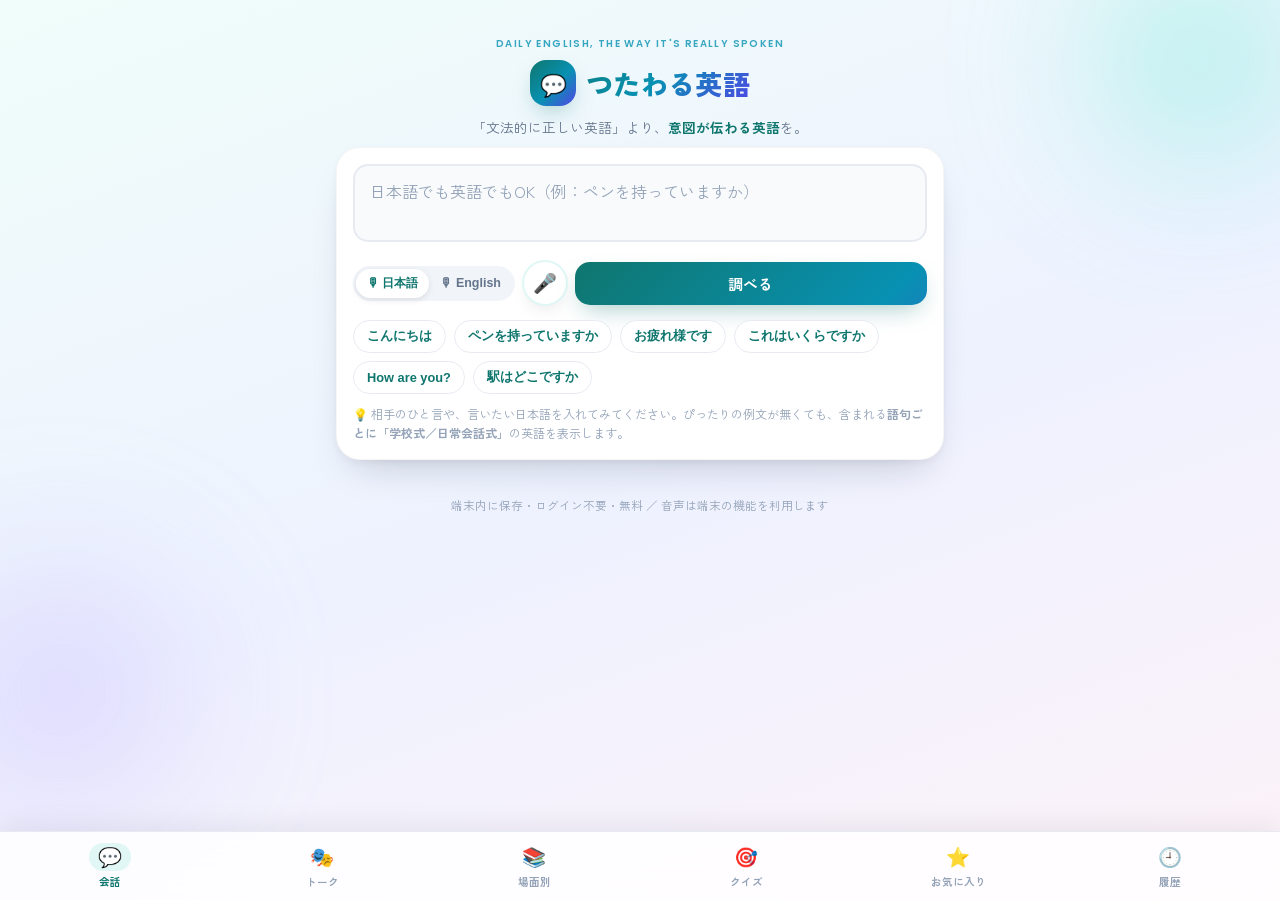
==== commit b12f6b41: "つたわる英語: 語句辞書と「語句ごとの英語」分解表示を追加（オフライン強化） 例文集にぴったりが無い自由な文でも、含まれる語句ごとに英語を返せるように: - 語句辞書 WORDS(約150語)を新設。" ====
--- a/english/index.html
+++ b/english/index.html
@@ -381,6 +381,19 @@
     border-radius:var(--radius); box-shadow:var(--shadow-sm); font-weight:600;
   }
   .chat-end-emoji{font-size:2.2rem; margin-bottom:8px;}
+
+  /* ==== 語句ごとの英語 ==== */
+  .word-break{margin-top:18px;}
+  .word-list{display:grid; grid-template-columns:repeat(auto-fill,minmax(150px,1fr)); gap:9px; margin-top:8px;}
+  .word-item{
+    background:var(--card); border:1px solid var(--line); border-radius:14px;
+    padding:11px 13px; position:relative; box-shadow:var(--shadow-sm);
+  }
+  .word-item .w-ja{font-size:.76rem; color:var(--sub); margin-bottom:3px;}
+  .word-item .w-en{font-family:var(--font-en); font-weight:700; font-size:.96rem; color:var(--ink); padding-right:26px; line-height:1.35;}
+  .word-item .w-nat{font-size:.8rem; color:var(--natural); font-weight:600; margin-top:3px;}
+  .word-item .w-note{font-size:.71rem; color:var(--sub2); margin-top:4px; line-height:1.45;}
+  .word-item .w-speak{position:absolute; top:9px; right:9px; padding:3px 6px; font-size:.72rem;}
 </style>
 </head>
 <body>
@@ -404,7 +417,7 @@
         <button class="btn btn-primary" id="searchBtn">調べる</button>
       </div>
       <div class="chips" id="exampleChips"></div>
-      <div class="hint">💡 相手のひと言（例: Do you have a pen?）や、言いたい日本語（例: これいくらですか）を入れてみてください。</div>
+      <div class="hint">💡 相手のひと言や、言いたい日本語を入れてみてください。ぴったりの例文が無くても、含まれる<b>語句ごとに「学校式／日常会話式」</b>の英語を表示します。</div>
     </div>
     <div id="talkResult"></div>
   </section>
@@ -1522,6 +1535,223 @@
   }],
 };
 
+/* =========================================================================
+   語句辞書（単語・短い表現）— 文が例文集になくても「語句ごと」に英語を返すための辞書。
+   ja: 見出し / en: 学校で習う（標準的な）英語 / natural: 日常会話でよく使う言い方（任意）
+   note: ひとことメモ（任意） / alt: 別表記など検索用の別キー（任意）
+   ========================================================================= */
+const WORDS = [
+  /* あいさつ・返事 */
+  { ja:"はい", en:"Yes", natural:"Yeah / Yep / Sure", note:"カジュアルには Yeah や Yep" },
+  { ja:"いいえ", en:"No", natural:"Nope / Nah", note:"軽い否定は Nope / Nah", alt:["いえ"] },
+  { ja:"ありがとう", en:"Thank you", natural:"Thanks!", note:"日常では Thanks が定番", alt:["ありがとうございます","感謝"] },
+  { ja:"ごめんなさい", en:"I am sorry", natural:"Sorry!", note:"軽い謝罪は Sorry だけでOK", alt:["ごめん","すいません"] },
+  { ja:"すみません", en:"Excuse me", natural:"Sorry / Excuse me", note:"呼びかけは Excuse me、謝罪は Sorry" },
+  { ja:"おはよう", en:"Good morning", natural:"Morning!", alt:["おはようございます"] },
+  { ja:"こんにちは", en:"Hello", natural:"Hi! / Hey!", alt:["こんにちわ"] },
+  { ja:"こんばんは", en:"Good evening", natural:"Evening!" },
+  { ja:"おやすみ", en:"Good night", natural:"Night!", alt:["おやすみなさい"] },
+  { ja:"さようなら", en:"Goodbye", natural:"Bye! / See you!", alt:["さよなら","バイバイ"] },
+  { ja:"またね", en:"See you later", natural:"See ya!", alt:["また今度"] },
+  { ja:"どういたしまして", en:"You are welcome", natural:"No problem! / Anytime" },
+  { ja:"もちろん", en:"Of course", natural:"Sure! / Absolutely" },
+  { ja:"たぶん", en:"Maybe / Probably", alt:["おそらく"] },
+  { ja:"わかった", en:"I understand", natural:"Got it! / Okay", note:"相づちは Got it が自然", alt:["わかりました","了解"] },
+  { ja:"わからない", en:"I do not understand", natural:"I'm not sure / I don't get it", alt:["わかりません"] },
+  { ja:"大丈夫", en:"I am okay", natural:"I'm fine / No worries", alt:["だいじょうぶ"] },
+  { ja:"いいですね", en:"That is good", natural:"Sounds good! / Nice!", alt:["いいね"] },
+  { ja:"お願いします", en:"Please", natural:"Please / Thanks", alt:["おねがいします"] },
+
+  /* 代名詞・指示 */
+  { ja:"私", en:"I / me", alt:["わたし","僕","俺","ぼく","おれ"] },
+  { ja:"あなた", en:"you", alt:["きみ","君"] },
+  { ja:"彼", en:"he / him", alt:["かれ"] },
+  { ja:"彼女", en:"she / her", alt:["かのじょ"] },
+  { ja:"私たち", en:"we / us", alt:["わたしたち","僕たち"] },
+  { ja:"これ", en:"this" },
+  { ja:"それ", en:"that / it" },
+  { ja:"あれ", en:"that (over there)" },
+  { ja:"ここ", en:"here" },
+  { ja:"そこ", en:"there" },
+
+  /* 疑問詞 */
+  { ja:"何", en:"what", alt:["なに","なん"] },
+  { ja:"誰", en:"who", alt:["だれ"] },
+  { ja:"いつ", en:"when" },
+  { ja:"どこ", en:"where" },
+  { ja:"なぜ", en:"why", natural:"Why? / How come?", alt:["どうして"] },
+  { ja:"どうやって", en:"how" },
+  { ja:"どれ", en:"which" },
+  { ja:"いくら", en:"how much", note:"値段をたずねるとき" },
+  { ja:"いくつ", en:"how many / how old" },
+
+  /* 動詞（基本） */
+  { ja:"食べる", en:"to eat", alt:["食べたい","たべる"] },
+  { ja:"飲む", en:"to drink", alt:["飲みたい","のむ"] },
+  { ja:"行く", en:"to go", alt:["いく","行きたい"] },
+  { ja:"来る", en:"to come", alt:["くる"] },
+  { ja:"見る", en:"to see / to watch / to look", alt:["みる","見たい"] },
+  { ja:"聞く", en:"to listen / to ask", alt:["きく"] },
+  { ja:"話す", en:"to speak / to talk", alt:["はなす","しゃべる"] },
+  { ja:"読む", en:"to read", alt:["よむ"] },
+  { ja:"書く", en:"to write", alt:["かく"] },
+  { ja:"買う", en:"to buy", natural:"to buy / to get", alt:["かう","買いたい"] },
+  { ja:"使う", en:"to use", alt:["つかう","使いたい"] },
+  { ja:"待つ", en:"to wait", alt:["まつ","待って"] },
+  { ja:"会う", en:"to meet", alt:["あう","会いたい"] },
+  { ja:"帰る", en:"to go home / to return", alt:["かえる","帰りたい"] },
+  { ja:"寝る", en:"to sleep / to go to bed", alt:["ねる"] },
+  { ja:"起きる", en:"to get up / to wake up", alt:["おきる"] },
+  { ja:"働く", en:"to work", alt:["はたらく"] },
+  { ja:"休む", en:"to rest / to take a day off", alt:["やすむ"] },
+  { ja:"遊ぶ", en:"to play / to hang out", natural:"to hang out", alt:["あそぶ"] },
+  { ja:"手伝う", en:"to help", alt:["てつだう","手伝って"] },
+  { ja:"借りる", en:"to borrow", alt:["かりる","借りたい"] },
+  { ja:"貸す", en:"to lend", alt:["かす","貸して"] },
+  { ja:"欲しい", en:"I want", natural:"I'd like / Can I get", note:"店では I'd like が丁寧", alt:["ほしい"] },
+  { ja:"好き", en:"I like", natural:"I love (強調)", alt:["すき","大好き"] },
+  { ja:"嫌い", en:"I do not like", natural:"I'm not a fan of", alt:["きらい"] },
+  { ja:"知る", en:"to know", alt:["知っている","しる"] },
+  { ja:"思う", en:"to think", alt:["おもう"] },
+  { ja:"できる", en:"can / to be able to", alt:["出来る"] },
+
+  /* 形容詞・状態 */
+  { ja:"大きい", en:"big / large", alt:["おおきい"] },
+  { ja:"小さい", en:"small / little", alt:["ちいさい"] },
+  { ja:"高い", en:"expensive / tall / high", alt:["たかい"] },
+  { ja:"安い", en:"cheap / inexpensive", alt:["やすい"] },
+  { ja:"新しい", en:"new", alt:["あたらしい"] },
+  { ja:"古い", en:"old", alt:["ふるい"] },
+  { ja:"良い", en:"good", natural:"good / nice / great", alt:["いい","よい"] },
+  { ja:"悪い", en:"bad", alt:["わるい"] },
+  { ja:"暑い", en:"hot", alt:["あつい"] },
+  { ja:"寒い", en:"cold", alt:["さむい"] },
+  { ja:"暖かい", en:"warm", alt:["あたたかい","温かい"] },
+  { ja:"涼しい", en:"cool", alt:["すずしい"] },
+  { ja:"楽しい", en:"fun / enjoyable", alt:["たのしい"] },
+  { ja:"面白い", en:"interesting / funny", natural:"fun / funny", note:"笑える=funny、興味深い=interesting", alt:["おもしろい"] },
+  { ja:"難しい", en:"difficult / hard", alt:["むずかしい"] },
+  { ja:"簡単", en:"easy / simple", alt:["かんたん"] },
+  { ja:"忙しい", en:"busy", alt:["いそがしい"] },
+  { ja:"疲れた", en:"I am tired", natural:"I'm beat / worn out", alt:["つかれた"] },
+  { ja:"眠い", en:"sleepy", alt:["ねむい"] },
+  { ja:"お腹すいた", en:"I am hungry", natural:"I'm starving", alt:["おなかすいた","腹減った"] },
+  { ja:"のどが渇いた", en:"I am thirsty", alt:["喉が渇いた","のどかわいた"] },
+  { ja:"嬉しい", en:"happy / glad", alt:["うれしい"] },
+  { ja:"悲しい", en:"sad", alt:["かなしい"] },
+  { ja:"すごい", en:"amazing / great", natural:"awesome / cool", note:"日常では awesome / cool が定番", alt:["凄い"] },
+  { ja:"かわいい", en:"cute", natural:"adorable", alt:["可愛い"] },
+  { ja:"きれい", en:"beautiful / clean", alt:["綺麗","きれいな"] },
+  { ja:"美味しい", en:"delicious", natural:"really good / tasty", note:"日常では really good もよく使う", alt:["おいしい"] },
+
+  /* 時間 */
+  { ja:"今", en:"now", alt:["いま"] },
+  { ja:"今日", en:"today", alt:["きょう"] },
+  { ja:"明日", en:"tomorrow", alt:["あした","あす"] },
+  { ja:"昨日", en:"yesterday", alt:["きのう"] },
+  { ja:"朝", en:"morning", alt:["あさ"] },
+  { ja:"昼", en:"noon / daytime", alt:["ひる"] },
+  { ja:"夜", en:"night / evening", alt:["よる"] },
+  { ja:"今週", en:"this week", alt:["こんしゅう"] },
+  { ja:"来週", en:"next week", alt:["らいしゅう"] },
+  { ja:"先週", en:"last week", alt:["せんしゅう"] },
+  { ja:"毎日", en:"every day", alt:["まいにち"] },
+  { ja:"週末", en:"weekend", alt:["しゅうまつ"] },
+  { ja:"時間", en:"time / hour", alt:["じかん"] },
+
+  /* 場所 */
+  { ja:"家", en:"house / home", alt:["いえ","うち"] },
+  { ja:"学校", en:"school", alt:["がっこう"] },
+  { ja:"会社", en:"company / office", alt:["かいしゃ"] },
+  { ja:"駅", en:"station", alt:["えき"] },
+  { ja:"店", en:"shop / store", alt:["みせ","お店"] },
+  { ja:"病院", en:"hospital", alt:["びょういん"] },
+  { ja:"銀行", en:"bank", alt:["ぎんこう"] },
+  { ja:"トイレ", en:"toilet", natural:"restroom / bathroom", note:"英語では restroom / bathroom が上品", alt:["お手洗い","化粧室"] },
+  { ja:"レストラン", en:"restaurant", alt:["飲食店"] },
+  { ja:"空港", en:"airport", alt:["くうこう"] },
+  { ja:"ホテル", en:"hotel" },
+  { ja:"公園", en:"park", alt:["こうえん"] },
+  { ja:"スーパー", en:"supermarket / grocery store", alt:["スーパーマーケット"] },
+  { ja:"コンビニ", en:"convenience store" },
+
+  /* 食べ物・飲み物 */
+  { ja:"水", en:"water", alt:["みず"] },
+  { ja:"お茶", en:"tea", alt:["おちゃ"] },
+  { ja:"コーヒー", en:"coffee" },
+  { ja:"ご飯", en:"rice / meal", alt:["ごはん"] },
+  { ja:"朝ごはん", en:"breakfast", alt:["朝食"] },
+  { ja:"昼ごはん", en:"lunch", alt:["昼食","ランチ"] },
+  { ja:"晩ごはん", en:"dinner", alt:["夕飯","夕食","晩御飯"] },
+  { ja:"肉", en:"meat", alt:["にく"] },
+  { ja:"魚", en:"fish", alt:["さかな"] },
+  { ja:"野菜", en:"vegetables", alt:["やさい"] },
+  { ja:"果物", en:"fruit", alt:["くだもの","フルーツ"] },
+  { ja:"パン", en:"bread" },
+  { ja:"卵", en:"egg", alt:["たまご"] },
+
+  /* 人・家族 */
+  { ja:"家族", en:"family", alt:["かぞく"] },
+  { ja:"父", en:"father / dad", alt:["お父さん","ちち"] },
+  { ja:"母", en:"mother / mom", alt:["お母さん","はは"] },
+  { ja:"子供", en:"child / kid", alt:["こども"] },
+  { ja:"友達", en:"friend", alt:["ともだち","友人"] },
+  { ja:"先生", en:"teacher", alt:["せんせい"] },
+  { ja:"赤ちゃん", en:"baby", alt:["あかちゃん"] },
+
+  /* その他よく使う語 */
+  { ja:"少し", en:"a little / a bit", alt:["ちょっと","すこし"] },
+  { ja:"たくさん", en:"a lot / many", alt:["いっぱい"] },
+  { ja:"とても", en:"very", natural:"really / so", note:"会話では really / so が自然", alt:["すごく","めっちゃ"] },
+  { ja:"本当に", en:"really", alt:["ほんとうに","ほんとに"] },
+  { ja:"もっと", en:"more" },
+  { ja:"一緒に", en:"together", alt:["いっしょに"] },
+  { ja:"お金", en:"money", alt:["おかね"] },
+  { ja:"仕事", en:"work / job", alt:["しごと"] },
+  { ja:"名前", en:"name", alt:["なまえ"] },
+  { ja:"電話", en:"phone / call", alt:["でんわ"] },
+  { ja:"天気", en:"weather", alt:["てんき"] },
+  { ja:"雨", en:"rain", alt:["あめ"] },
+  { ja:"雪", en:"snow", alt:["ゆき"] },
+];
+
+/* 検索用インデックス（長い語から優先してマッチ） */
+const WORD_INDEX = (function(){
+  const idx = [];
+  WORDS.forEach(w=>{
+    const keys = [w.ja].concat(w.alt || []);
+    keys.forEach(k=>{ if(k) idx.push({ key:k, word:w }); });
+  });
+  return idx.sort((a,b)=> b.key.length - a.key.length);
+})();
+
+/* 入力文を、辞書にある語句に分解する（長い語優先・重複なし・出現順） */
+function breakIntoWords(query){
+  const raw = String(query||"");
+  if(!raw) return [];
+  const mask = new Array(raw.length).fill(false);
+  const found = [];
+  for(const { key, word } of WORD_INDEX){
+    if(!key) continue;
+    let start = 0;
+    while(start <= raw.length - key.length){
+      const pos = raw.indexOf(key, start);
+      if(pos < 0) break;
+      let overlap = false;
+      for(let i=pos; i<pos+key.length; i++){ if(mask[i]){ overlap=true; break; } }
+      if(!overlap){
+        for(let i=pos; i<pos+key.length; i++) mask[i]=true;
+        found.push({ word, pos });
+      }
+      start = pos + key.length;
+    }
+  }
+  found.sort((a,b)=> a.pos - b.pos);
+  const seen = new Set(); const out = [];
+  for(const f of found){ if(!seen.has(f.word.ja)){ seen.add(f.word.ja); out.push(f.word); } }
+  return out;
+}
+
 /* ===== 状態・保存 ===== */
 const LS = {
   fav:"tsutawaru.fav.v1",
@@ -1713,34 +1943,65 @@
     host.appendChild(c);
   });
 }
+/* 入力に含まれる語句ごとの英語（学校式／日常会話式）を表示 */
+function renderWordBreakdown(query){
+  const words = breakIntoWords(query).slice(0,16);
+  if(!words.length) return null;
+  const box = el("div","word-break");
+  box.appendChild(el("div","related-lbl","🔤 入力に含まれる語句の英語（学校式／💬日常会話式）"));
+  const list = el("div","word-list");
+  words.forEach(w=>{
+    const item = el("div","word-item");
+    let html = `<div class="w-ja">${esc(w.ja)}</div><div class="w-en">${esc(w.en)}</div>`;
+    if(w.natural){ html += `<div class="w-nat">💬 ${esc(w.natural)}</div>`; }
+    if(w.note){ html += `<div class="w-note">${esc(w.note)}</div>`; }
+    item.innerHTML = html;
+    const spk = el("button","mini w-speak","🔊");
+    const sayText = (w.natural || w.en).split("/")[0].replace(/\(.*?\)/g,"").trim();
+    spk.onclick = ()=> speak(sayText, 1);
+    item.appendChild(spk);
+    list.appendChild(item);
+  });
+  box.appendChild(list);
+  return box;
+}
+
 function doSearch(){
   const q = $("#queryInput").value.trim();
   const host = $("#talkResult"); host.innerHTML="";
   if(!q){ toast("調べたい言葉を入れてください"); return; }
   const ranked = search(q);
-  if(ranked.length===0){
+  const best = ranked[0];
+  const strong = best && best.s >= MATCH_STRONG;
+
+  if(best){
+    if(!strong){
+      host.appendChild(el("div","notice","🔎 ぴったりの例文が見つからなかったので、<b>近い場面</b>と<b>語句ごとの英語</b>を表示しています。"));
+    }
+    host.appendChild(renderCard(best.e));
+    addHistory(q, best.e.id);
+
+    const related = ranked.slice(1,4).filter(r=>r.s>0);
+    if(related.length){
+      const rel = el("div","related");
+      rel.appendChild(el("div","related-lbl","こんな場面も見てみる？"));
+      related.forEach(r=>{
+        const c = el("button","chip", esc(r.e.prompt.ja || r.e.prompt.en));
+        c.onclick = ()=>{ host.querySelectorAll('.related').forEach(n=>n.remove()); host.insertBefore(renderCard(r.e), rel); window.scrollTo({top:0,behavior:"smooth"}); };
+        rel.appendChild(c);
+      });
+      host.appendChild(rel);
+    }
+  }
+
+  // 例文にぴったりが無くても、含まれる語句ごとに英語を返す
+  const wb = renderWordBreakdown(q);
+  if(wb) host.appendChild(wb);
+
+  if(!best && !wb){
     host.appendChild(el("div","empty",
-      `<span class="big">🔍</span>ぴったりの例文がまだありません。<br>下の例をタップするか、言い方を変えて試してみてください。`));
+      `<span class="big">🔍</span>この言葉はまだ収録されていません。<br>下の例をタップするか、言い方を変えて試してみてください。`));
     renderExampleChips();
-    return;
-  }
-  const best = ranked[0];
-  if(best.s < MATCH_STRONG){
-    host.appendChild(el("div","notice","🔎 ぴったりの例文が見つからなかったので、<b>近い場面</b>を表示しています。"));
-  }
-  host.appendChild(renderCard(best.e));
-  addHistory(q, best.e.id);
-
-  const related = ranked.slice(1,4);
-  if(related.length){
-    const rel = el("div","related");
-    rel.appendChild(el("div","related-lbl","こんな場面も見てみる？"));
-    related.forEach(r=>{
-      const c = el("button","chip", esc(r.e.prompt.ja || r.e.prompt.en));
-      c.onclick = ()=>{ host.querySelectorAll('.related').forEach(n=>n.remove()); host.insertBefore(renderCard(r.e), rel); window.scrollTo({top:0,behavior:"smooth"}); };
-      rel.appendChild(c);
-    });
-    host.appendChild(rel);
   }
 }
 
